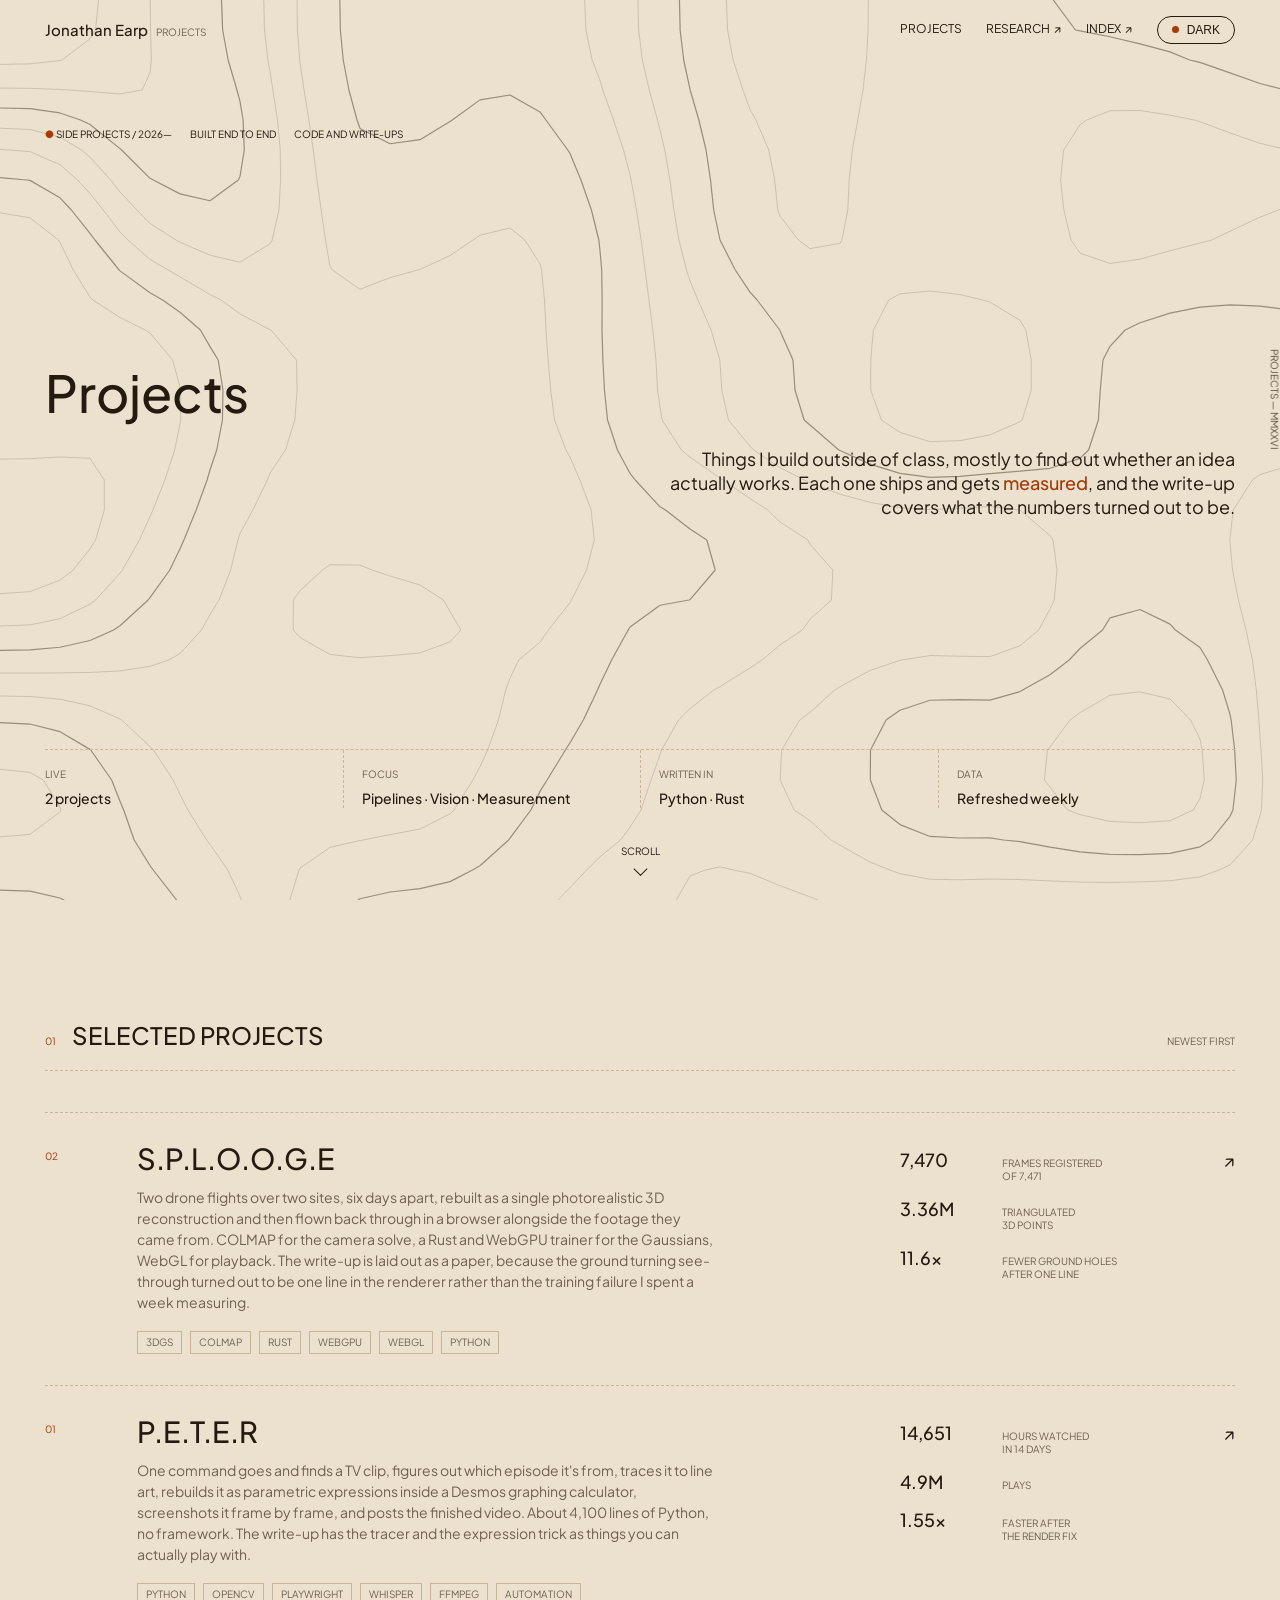
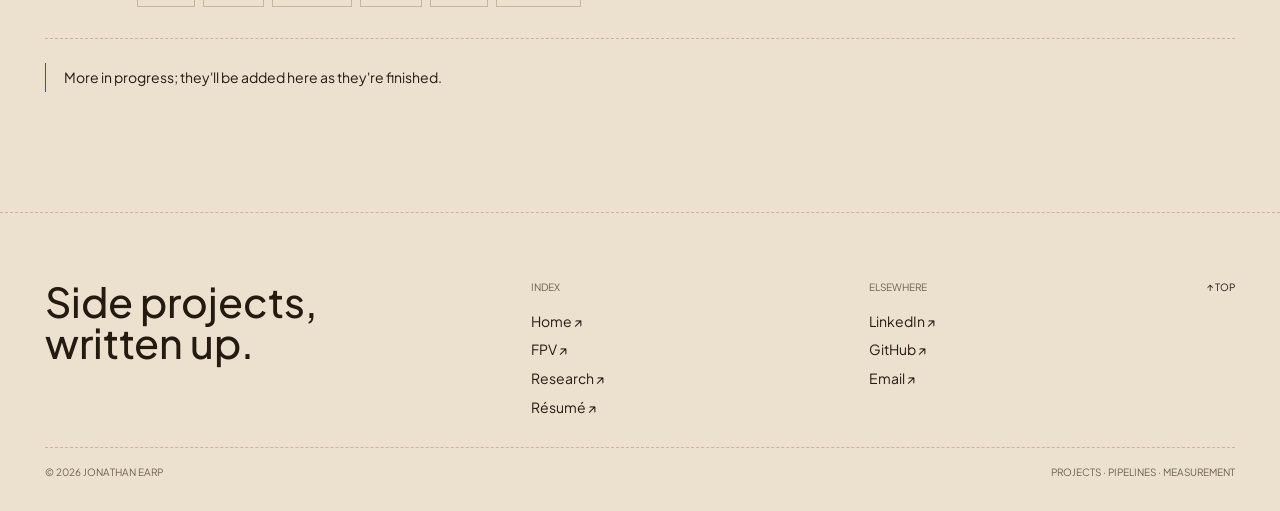
==== index.html @ 9baec0f2 "Dot the acronyms wherever they appear without their source words S.P.L.O.O.G.E and P.E.T.E.R, so a r" ====
<!DOCTYPE html>
<html lang="en">
<head>
    <meta charset="UTF-8">
    <meta name="viewport" content="width=device-width, initial-scale=1.0">
    <title>Jonathan Earp — Projects</title>
    <meta name="description" content="Side projects by Jonathan Earp. Small systems built end to end, starting with P.E.T.E.R, an automated pipeline that renders video as graphing-calculator animation.">
    <link rel="icon" type="image/svg+xml" href="assets/favicon.svg">
    <link rel="apple-touch-icon" href="assets/apple-touch-icon.png">
    <link rel="canonical" href="https://projects.jonathanearp.xyz/">
    <meta name="author" content="Jonathan Earp">
    <meta name="robots" content="index, follow, max-image-preview:large, max-snippet:-1">
    <meta name="theme-color" content="#100904">

    <!-- Open Graph -->
    <meta property="og:type" content="website">
    <meta property="og:site_name" content="Jonathan Earp">
    <meta property="og:title" content="Jonathan Earp — Projects">
    <meta property="og:description" content="Small systems built end to end, starting with a pipeline that turns video into Desmos animation.">
    <meta property="og:url" content="https://projects.jonathanearp.xyz/">
    <meta property="og:image" content="https://jonathanearp.xyz/assets/og.jpg">
    <meta property="og:image:width" content="1200">
    <meta property="og:image:height" content="630">

    <!-- Twitter -->
    <meta name="twitter:card" content="summary_large_image">
    <meta name="twitter:title" content="Jonathan Earp — Projects">
    <meta name="twitter:description" content="Small systems built end to end, with the methods and results written up.">
    <meta name="twitter:image" content="https://jonathanearp.xyz/assets/og.jpg">
    <meta name="twitter:creator" content="@JonathanEarp_">

    <script type="application/ld+json">
    {
      "@context": "https://schema.org",
      "@type": "CollectionPage",
      "@id": "https://projects.jonathanearp.xyz/#page",
      "url": "https://projects.jonathanearp.xyz/",
      "name": "Jonathan Earp — Projects",
      "description": "Side projects built end to end, with the methods and results written up.",
      "isPartOf": { "@type": "WebSite", "@id": "https://jonathanearp.xyz/#website" },
      "author": { "@type": "Person", "name": "Jonathan Earp", "@id": "https://jonathanearp.xyz/#jonathan" },
      "hasPart": [
        {
          "@type": "CreativeWork",
          "name": "S.P.L.O.O.G.E",
          "url": "https://projects.jonathanearp.xyz/splat/",
          "description": "Two FPV drone flights over two sites, six days apart, rebuilt as one 3D Gaussian splatting scene and flown back through in the browser."
        },
        {
          "@type": "CreativeWork",
          "name": "P.E.T.E.R",
          "url": "https://projects.jonathanearp.xyz/desmos/",
          "description": "An automated pipeline that turns TV clips into Desmos graphing-calculator animations and publishes them."
        }
      ]
    }
    </script>

    <link rel="preconnect" href="https://fonts.googleapis.com">
    <link rel="preconnect" href="https://fonts.gstatic.com" crossorigin>
    <link href="https://fonts.googleapis.com/css2?family=Plus+Jakarta+Sans:wght@400;500&display=swap" rel="stylesheet">

    <link rel="stylesheet" href="style.css">

    <script>
      (function () {
        var d = document.documentElement;
        d.classList.add("js");

        /* The five sites are separate origins, so localStorage cannot carry the
           theme between them - toggling on the hub and clicking through used to
           land you back in dark. A cookie on the parent domain does carry, so it
           is read first; localStorage stays as the fallback for local dev, where
           a .jonathanearp.xyz cookie is dropped. With neither set, follow the OS
           instead of forcing dark on someone whose machine is in light mode. */
        var t = "";
        var m = document.cookie.match(/(?:^|;\s*)theme=(dark|light)/);
        if (m) t = m[1];
        if (!t) { try { t = localStorage.getItem("theme") || ""; } catch (e) {} }
        if (!t && window.matchMedia &&
            matchMedia("(prefers-color-scheme: light)").matches) t = "light";
        d.dataset.theme = t === "light" ? "light" : "dark";

        /* Written by the toggle in every site's script - one place that knows
           about the cookie, so the five copies of the toggle stay trivial. */
        window.__setTheme = function (next) {
          d.dataset.theme = next;
          try { localStorage.setItem("theme", next); } catch (e) {}
          try {
            var dom = /(^|\.)jonathanearp\.xyz$/i.test(location.hostname)
              ? ";domain=.jonathanearp.xyz" : "";
            document.cookie = "theme=" + next +
              ";path=/;max-age=31536000;samesite=lax" + dom +
              (location.protocol === "https:" ? ";secure" : "");
          } catch (e) {}
        };
      })();
    </script>
</head>
<body>

    <div class="vlabel" aria-hidden="true">Projects — MMXXVI</div>

    <header class="topbar">
        <div class="topbar__inner">
            <a href="https://jonathanearp.xyz" class="brand">Jonathan Earp <span class="brand__crumb">Projects</span></a>
            <nav class="topnav" id="topnav">
                <a href="#projects" class="topnav__link">Projects</a>
                <a href="https://research.jonathanearp.xyz" class="topnav__link">Research ↗</a>
                <a href="https://jonathanearp.xyz" class="topnav__link">Index ↗</a>
                <button class="theme-toggle" id="theme-toggle" type="button" aria-label="Toggle color theme">
                    <span class="theme-toggle__dot"></span><span class="theme-toggle__label"></span>
                </button>
            </nav>
            <button class="nav-toggle" id="nav-toggle" type="button"
                    aria-label="Menu" aria-expanded="false" aria-controls="topnav">
                <span></span><span></span>
            </button>
        </div>
    </header>

    <main id="top">

        <!-- HERO -->
        <section class="hero wrap">
            <canvas id="topo" data-topo data-interactive="true" aria-hidden="true"></canvas>
            <div class="hero__eyebrow mono" data-reveal>
                <span><span class="dot">●</span> Side projects / 2026—</span>
                <span>Built end to end</span>
                <span>Code and write-ups</span>
            </div>
            <h1 class="hero__title" data-reveal style="--i:1">Projects</h1>
            <p class="hero__lead" data-reveal style="--i:2">
                Things I build outside of class, mostly to find out whether an idea actually
                works. Each one ships and gets <b>measured</b>, and the write-up covers what
                the numbers turned out to be.
            </p>

            <div class="metastrip" data-reveal style="--i:3">
                <div class="metastrip__cell">
                    <span class="metastrip__k">Live</span>
                    <span class="metastrip__v">2 projects</span>
                </div>
                <div class="metastrip__cell">
                    <span class="metastrip__k">Focus</span>
                    <span class="metastrip__v">Pipelines · Vision · Measurement</span>
                </div>
                <div class="metastrip__cell">
                    <span class="metastrip__k">Written in</span>
                    <span class="metastrip__v">Python · Rust</span>
                </div>
                <div class="metastrip__cell">
                    <span class="metastrip__k">Data</span>
                    <span class="metastrip__v">Refreshed weekly</span>
                </div>
            </div>

            <div class="scroll-prompt" aria-hidden="true"><span>Scroll</span><span class="chev"></span></div>
        </section>

        <!-- PROJECT LIST -->
        <section id="projects" class="section wrap">
            <div class="shead" data-reveal>
                <span class="shead__no">01</span>
                <span class="shead__title">Selected Projects</span>
                <span class="shead__meta">Newest first</span>
            </div>

            <div class="plist">

                <a class="prow" href="splat/" data-reveal>
                    <span class="prow__no">02</span>
                    <div>
                        <h2 class="prow__title">S.P.L.O.O.G.E</h2>
                        <p class="prow__desc">
                            Two drone flights over two sites, six days apart, rebuilt as a single
                            photorealistic 3D reconstruction and then flown back through in a
                            browser alongside the footage they came from. COLMAP for the camera
                            solve, a Rust and WebGPU trainer for the Gaussians, WebGL for playback.
                            The write-up is laid out as a paper, because the ground turning
                            see-through turned out to be one line in the renderer rather than the
                            training failure I spent a week measuring.
                        </p>
                        <div class="prow__tags">
                            <span>3DGS</span><span>COLMAP</span><span>Rust</span>
                            <span>WebGPU</span><span>WebGL</span><span>Python</span>
                        </div>
                    </div>
                    <div class="prow__stats">
                        <div class="prow__stat"><b>7,470</b><span>Frames registered<br>of 7,471</span></div>
                        <div class="prow__stat"><b>3.36M</b><span>Triangulated<br>3D points</span></div>
                        <div class="prow__stat"><b>11.6×</b><span>Fewer ground holes<br>after one line</span></div>
                    </div>
                    <span class="prow__go" aria-hidden="true">↗</span>
                </a>

                <a class="prow" href="desmos/" data-reveal>
                    <span class="prow__no">01</span>
                    <div>
                        <h2 class="prow__title">P.E.T.E.R</h2>
                        <p class="prow__desc">
                            One command goes and finds a TV clip, figures out which episode it's
                            from, traces it to line art, rebuilds it as parametric expressions
                            inside a Desmos graphing calculator, screenshots it frame by frame, and
                            posts the finished video. About 4,100 lines of Python, no framework.
                            The write-up has the tracer and the expression trick as things you can
                            actually play with.
                        </p>
                        <div class="prow__tags">
                            <span>Python</span><span>OpenCV</span><span>Playwright</span>
                            <span>Whisper</span><span>ffmpeg</span><span>Automation</span>
                        </div>
                    </div>
                    <div class="prow__stats">
                        <div class="prow__stat"><b data-dg="total_watch_hours">12,940</b><span>Hours watched<br>in <span data-dg="window_days">8</span> days</span></div>
                        <div class="prow__stat"><b data-dg="plays_m">4.4M</b><span>Plays</span></div>
                        <div class="prow__stat"><b>1.55×</b><span>Faster after<br>the render fix</span></div>
                    </div>
                    <span class="prow__go" aria-hidden="true">↗</span>
                </a>

            </div>

            <p class="callout" data-reveal>
                More in progress; they'll be added here as they're finished.
            </p>
        </section>

    </main>

    <footer class="foot">
        <div class="wrap">
            <div class="foot__grid">
                <div class="foot__col"><div class="foot__big">Side projects,<br>written up.</div></div>
                <div class="foot__col">
                    <h4>Index</h4>
                    <ul>
                        <li><a href="https://jonathanearp.xyz">Home ↗</a></li>
                        <li><a href="https://fpv.jonathanearp.xyz">FPV ↗</a></li>
                        <li><a href="https://research.jonathanearp.xyz">Research ↗</a></li>
                        <li><a href="https://resume.jonathanearp.xyz">Résumé ↗</a></li>
                    </ul>
                </div>
                <div class="foot__col">
                    <h4>Elsewhere</h4>
                    <ul>
                        <li><a href="https://www.linkedin.com/in/jonathan-earp-25905026b/" target="_blank" rel="noopener">LinkedIn ↗</a></li>
                        <li><a href="https://github.com/JEarpfpv" target="_blank" rel="noopener">GitHub ↗</a></li>
                        <li><a href="mailto:jonathan.earp55@gmail.com">Email ↗</a></li>
                    </ul>
                </div>
                <a href="#top" class="to-top">↑ Top</a>
            </div>
            <div class="foot__bar">
                <span>© <span id="year">2026</span> Jonathan Earp</span>
                <span>Projects · Pipelines · Measurement</span>
            </div>
        </div>
    </footer>

    <script src="topo.js"></script>
    <script src="script.js"></script>

    <!-- The two live tiles above read the same generated file as the case study,
         so the weekly refresh updates this page too. Typing the numbers in here
         is how they went stale the first time. -->
    <script src="desmos/data.js"></script>
    <script>
    (function () {
      var S = (window.DG && window.DG.summary) || {};
      if (!S.total_plays) return;
      var days = 0;
      if (S.window && S.window.first && S.window.last) {
        days = Math.round((Date.parse(S.window.last) - Date.parse(S.window.first)) / 864e5) + 1;
      }
      var V = {
        total_watch_hours: (S.total_watch_hours || 0).toLocaleString("en-US"),
        plays_m: ((S.total_plays || 0) / 1e6).toFixed(1) + "M",
        window_days: days
      };
      Object.keys(V).forEach(function (k) {
        var n = document.querySelectorAll('[data-dg="' + k + '"]');
        for (var i = 0; i < n.length; i++) n[i].textContent = V[k];
      });
    })();
    </script>
</body>
</html>
---- style.css ----
/* ============================================================
   JONATHAN EARP — PROJECTS
   "ORYZO" dark-studio system (per DESIGN.md)
   Warm near-black canvas · warm cream foreground ·
   burnt-sienna hairline accent · one typeface · zero shadows.
   SHARED BASE block is identical across all sites.
   ============================================================ */


/* ---------- TOKENS ---------- */
:root {
  --bg: #100904;
  --fg: #ffedd7;
  --cream: #ffedd7;
  --fg-soft: #9b8b78;      /* warm grey-brown — muted text, 5.98:1 on --bg */
  --line: #40372e;
  --cork: #382416;
  --accent: #dc5000;

  --font: "Plus Jakarta Sans", ui-sans-serif, system-ui, -apple-system, "Segoe UI", sans-serif;

  --t-caption: 10px;
  --t-body: 14px;
  --t-sub: 18px;
  --t-h-sm: 24px;
  --t-h: 29px;
  --t-h-lg: 41px;
  --t-display: 51px;

  --section-gap: clamp(68px, 11vw, 120px);
  --gut: clamp(20px, 5vw, 45px);
  --header-h: 60px;

  --ease: ease;
  --t-fast: 0.2s ease;
  --t-base: 0.3s ease;
}

html[data-theme="light"] {
  --bg: #ece1cf;
  --fg: #241a0f;
  --fg-soft: #6f6152;
  --line: #c7b69a;
  --cork: #382416;
  --accent: #a63a06;      /* deepened sienna — 5.03:1 on the light ground */
}

/* ---------- RESET ---------- */
*, *::before, *::after { box-sizing: border-box; margin: 0; padding: 0; }
html { scroll-behavior: smooth; -webkit-text-size-adjust: 100%; }
body {
  font-family: var(--font);
  background: var(--bg);
  color: var(--fg);
  font-size: var(--t-body);
  line-height: 1.33;
  font-weight: 400;
  -webkit-font-smoothing: antialiased;
  text-rendering: optimizeLegibility;
  overflow-x: hidden;
  transition: background 0.4s var(--ease), color 0.4s var(--ease);
}
a { color: inherit; text-decoration: none; }
img, video, canvas { display: block; max-width: 100%; }
::selection { background: var(--accent); color: var(--cream); }
:focus-visible { outline: 1px solid var(--accent); outline-offset: 3px; }

/* ---------- UTILITIES ---------- */
.wrap { width: 100%; padding-inline: var(--gut); }
.mono { font-size: var(--t-caption); text-transform: uppercase; line-height: 1.2; font-weight: 400; }
.divider { border: 0; border-top: 1px dashed var(--line); width: 100%; }

.vlabel {
  position: fixed; right: 6px; top: 50%; z-index: 50;
  transform: translateY(-50%) rotate(90deg); transform-origin: right center;
  font-size: var(--t-caption); text-transform: uppercase; color: var(--fg);
  white-space: nowrap; pointer-events: none; opacity: 0.75;
}
.scroll-prompt {
  position: absolute; left: 50%; bottom: 26px; transform: translateX(-50%);
  display: flex; flex-direction: column; align-items: center; gap: 6px;
  font-size: var(--t-caption); text-transform: uppercase; color: var(--fg);
  transition: opacity var(--t-base);
}
.scroll-prompt .chev {
  width: 10px; height: 10px;
  border-right: 1px solid var(--fg); border-bottom: 1px solid var(--fg);
  transform: rotate(45deg); animation: bob 1.8s var(--ease) infinite;
}
@keyframes bob { 0%,100%{transform:rotate(45deg) translate(0,0)} 50%{transform:rotate(45deg) translate(2px,2px)} }
body.scrolled .scroll-prompt { opacity: 0; pointer-events: none; }

/* ---------- BUTTONS ---------- */
.btn-cork {
  display: inline-flex; align-items: center; justify-content: center; gap: 8px;
  background: var(--cork); color: var(--cream); border: 1px solid transparent;
  border-radius: 36px; padding: 14.4px 24px; font-size: var(--t-body); font-weight: 400;
  cursor: pointer; transition: border-color var(--t-base), opacity var(--t-base);
}
.btn-cork:hover { border-color: var(--accent); }
.btn-ghost {
  display: inline-flex; align-items: center; gap: 8px;
  background: transparent; color: var(--fg); border: 1px solid var(--fg);
  border-radius: 22.5px; padding: 7.5px 16px; font-size: var(--t-body); font-weight: 400;
  cursor: pointer; transition: border-color var(--t-base), color var(--t-base);
}
.btn-ghost:hover { border-color: var(--accent); }
.btn-flat {
  display: inline-flex; align-items: center; gap: 8px;
  background: transparent; color: var(--fg); border-bottom: 1px solid var(--fg);
  padding: 0 0 1px; font-size: var(--t-body); cursor: pointer; transition: border-color var(--t-fast);
}
.btn-flat:hover { border-color: var(--accent); }
.tlink { color: inherit; border-bottom: 1px solid var(--accent); transition: opacity var(--t-fast); }
.tlink:hover { opacity: 0.7; }

/* ---------- TOP BAR ---------- */
.topbar {
  position: fixed; inset: 0 0 auto 0; height: var(--header-h); z-index: 100;
  display: flex; align-items: center; background: transparent;
  border-bottom: 1px solid transparent; transition: background var(--t-base), border-color var(--t-base);
}
body.scrolled .topbar { background: var(--bg); border-bottom: 1px solid var(--line); }
.topbar__inner {
  width: 100%; padding-inline: var(--gut);
  display: flex; align-items: center; justify-content: space-between; gap: 16px;
}
.brand { display: inline-flex; align-items: baseline; gap: 8px; font-size: 15px; font-weight: 500; }
.brand__crumb { font-size: var(--t-caption); text-transform: uppercase; color: var(--fg-soft); font-weight: 400; }
.topnav { display: flex; align-items: center; gap: 24px; }
.topnav__link {
  font-size: 12px; text-transform: uppercase; color: var(--fg);
  position: relative; padding-bottom: 2px; transition: color var(--t-fast);
}
.topnav__link::after {
  content: ""; position: absolute; left: 0; bottom: 0; width: 0; height: 1px;
  background: var(--accent); transition: width var(--t-base);
}
.topnav__link:hover::after { width: 100%; }
.theme-toggle {
  display: inline-flex; align-items: center; gap: 8px;
  background: transparent; color: var(--fg); border: 1px solid var(--fg);
  border-radius: 22.5px; padding: 6px 14px; font-size: 12px; text-transform: uppercase;
  cursor: pointer; transition: border-color var(--t-base);
}
.theme-toggle:hover { border-color: var(--accent); }
.theme-toggle__dot { width: 7px; height: 7px; border-radius: 50%; background: var(--accent); }
.theme-toggle__label::after { content: "Light"; }
html[data-theme="light"] .theme-toggle__label::after { content: "Dark"; }

/* ---------- MOBILE NAV ----------
   The topnav links used to be display:none below the breakpoint with nothing
   put in their place, so a phone had no route back to the hub except the
   footer of a very long page. This is the drawer the FPV site already used,
   lifted into the shared base so all five headers behave the same. */
.nav-toggle {
  display: none;
  width: 44px;
  height: 40px;
  border: 1px solid var(--fg);
  background: transparent;
  color: var(--fg);
  cursor: pointer;
  flex-direction: column;
  align-items: center;
  justify-content: center;
  gap: 5px;
  border-radius: 22.5px;
  transition: border-color var(--t-base);
}
.nav-toggle:hover { border-color: var(--accent); }
.nav-toggle span {
  width: 16px;
  height: 1px;
  background: var(--fg);
  transition: transform var(--t-fast);
}
.nav-toggle[aria-expanded="true"] span:first-child { transform: translateY(3px) rotate(45deg); }
.nav-toggle[aria-expanded="true"] span:last-child  { transform: translateY(-3px) rotate(-45deg); }

@media (max-width: 640px) {
  .topnav {
    position: fixed;
    inset: var(--header-h) 0 auto 0;
    flex-direction: column;
    align-items: stretch;
    gap: 0;
    padding: 4px var(--gut) 18px;
    background: var(--bg);
    border-bottom: 1px solid var(--line);
    transform: translateY(-12px);
    opacity: 0;
    pointer-events: none;
    transition: opacity var(--t-fast), transform var(--t-fast);
  }
  .topnav.is-open { opacity: 1; transform: none; pointer-events: auto; }
  /* 13px of padding on an 18px line box clears the 44px touch target */
  .topnav__link { font-size: 14px; padding: 13px 0; }
  .topnav__link + .topnav__link { border-top: 1px dashed var(--line); }
  .topnav__link::after { display: none; }
  /* pills in the drawer get the same 44px treatment as the links */
  .topnav .theme-toggle,
  .topnav .btn-ghost { align-self: flex-start; margin-top: 12px; padding: 14px 20px; }
  .nav-toggle { display: flex; }
}
.stagger span {
  display: inline-block; opacity: 0; transform: translateY(6px);
  animation: letterIn 0.4s var(--ease) forwards; animation-delay: calc(var(--ci, 0) * 28ms + 0.1s);
}
.stagger span.sp { width: 0.32em; }
@keyframes letterIn { to { opacity: 1; transform: none; } }

/* ---------- REVEAL ---------- */
html.js [data-reveal] {
  opacity: 0; transform: translateY(8px);
  transition: opacity var(--t-base), transform 0.25s var(--ease);
  transition-delay: calc(var(--i, 0) * 60ms);
}
html.js [data-reveal].is-in { opacity: 1; transform: none; }
@media (prefers-reduced-motion: reduce) {
  * { scroll-behavior: auto !important; animation-duration: 0.01ms !important; transition-duration: 0.01ms !important; }
  html.js [data-reveal] { opacity: 1; transform: none; }
  .stagger span { opacity: 1; transform: none; animation: none; }
}

/* ---------- FOOTER ---------- */
.foot { border-top: 1px dashed var(--line); margin-top: var(--section-gap); }
.foot__grid { display: grid; grid-template-columns: 1.5fr 1fr 1fr auto; gap: 41px; padding: 68px 0 31px; }
.foot__big { font-size: var(--t-h-lg); line-height: 1; font-weight: 500; }
.foot__col h4 { font-size: var(--t-caption); text-transform: uppercase; color: var(--fg-soft); margin-bottom: 18px; font-weight: 400; }
.foot__col ul { list-style: none; display: flex; flex-direction: column; gap: 10px; }
.foot__col a { font-size: var(--t-body); color: var(--fg); width: max-content; border-bottom: 1px solid transparent; transition: border-color var(--t-fast); }
.foot__col a:hover { border-bottom-color: var(--accent); }
.to-top { font-size: var(--t-caption); text-transform: uppercase; color: var(--fg); align-self: start; }
.to-top:hover { color: var(--accent); }
.foot__bar {
  display: flex; justify-content: space-between; align-items: center; flex-wrap: wrap; gap: 8px;
  padding: 18px 0 31px; border-top: 1px dashed var(--line);
  font-size: var(--t-caption); text-transform: uppercase; color: var(--fg-soft);
}

/* ============================================================
   END SHARED BASE — projects-specific below
   ============================================================ */

main { padding-top: 0; }

/* ---------- HERO ---------- */
.hero {
  position: relative; min-height: 100svh; display: flex; flex-direction: column;
  justify-content: flex-start; gap: 31px; overflow: hidden;
  /* padding-block, NOT the padding shorthand — the shorthand would reset
     .wrap's padding-inline and bleed the hero copy off both edges. */
  padding-block: calc(var(--header-h) + 68px) 92px;
  /* Two auto margins split the slack: the eyebrow pins to the top, the
     meta strip to the bottom, and the title and lead sit in a band in
     between. flex-end used to pool every pixel of a tall window above
     the content, and at 78svh the scroll cue landed mid-screen. */
}
.hero #topo { position: absolute; inset: 0; width: 100%; height: 100%; z-index: 0; }
/* .scroll-prompt is deliberately NOT in this list: it is position:absolute so
   it can pin to the fold, and naming it here (0,2,0) beat that (0,1,0) and put
   it back in the flex flow - which is why the cue sat jammed under the meta
   strip with a gap of dead space beneath it. It only needs the z-index. */
.hero__eyebrow, .hero__title, .hero__lead, .hero .metastrip,
.hero__actions { position: relative; z-index: 1; }
.hero .scroll-prompt { z-index: 1; }
.hero__eyebrow { display: flex; flex-wrap: wrap; gap: 8px 18px; color: var(--fg); }
.hero__eyebrow .dot { color: var(--accent); }
.hero__title { margin-top: auto; font-size: clamp(34px, 6vw, var(--t-display)); line-height: 0.9; font-weight: 500; }
.hero__lead {
  align-self: flex-end; text-align: right; max-width: 46ch;
  font-size: var(--t-sub); line-height: 1.33; color: var(--fg);
}
.hero__lead b { color: var(--accent); font-weight: 500; }

/* The project name is the title, so it runs down the page and each letter's
   source word runs across from it. The letter cell is a fixed width: six
   different letter widths would otherwise start the words at six different x
   positions and the column would read as ragged rather than as a key. */
.acro { display: grid; row-gap: 6px; }
/* centred on the letter, not sat on its baseline: at this size difference a
   baseline-aligned word floats between two letters and it stops being
   obvious which one it belongs to */
.acro__r { display: flex; align-items: center; }
.acro__c { flex: none; width: 1em; }
.acro__w {
  font-size: var(--t-caption); font-weight: 400; line-height: 1;
  text-transform: uppercase; letter-spacing: 0.1em; color: var(--fg-soft);
}
.hero__actions { display: flex; flex-wrap: wrap; gap: 12px; }

.hero .metastrip { margin-top: auto; }
/* The case-study hero has no meta strip, so nothing holds its bottom edge and
   the title would sit on the floor under a screen of empty contour. An empty
   trailing flex item gives the second auto margin. Browsers without :has()
   just keep the bottom-anchored version. */
.hero:not(:has(.metastrip))::after { content: ""; margin-top: auto; }
.metastrip { display: grid; grid-template-columns: repeat(4, 1fr); border-top: 1px dashed var(--line); }
.metastrip__cell { padding: 18px 18px 0 0; }
.metastrip__cell + .metastrip__cell { border-left: 1px dashed var(--line); padding-left: 18px; }
.metastrip__k { display: block; font-size: var(--t-caption); text-transform: uppercase; color: var(--fg-soft); margin-bottom: 8px; }
.metastrip__v { font-size: var(--t-body); font-weight: 500; }

/* ---------- SECTION HEADER ---------- */
.shead {
  display: flex; align-items: baseline; gap: 16px;
  padding-bottom: 18px; border-bottom: 1px dashed var(--line); margin-bottom: 41px;
}
.shead__no { font-size: var(--t-caption); color: var(--accent); }
.shead__title { font-size: var(--t-h-sm); font-weight: 500; text-transform: uppercase; }
.shead__meta { margin-left: auto; font-size: var(--t-caption); text-transform: uppercase; color: var(--fg-soft); text-align: right; }

.section { padding-top: var(--section-gap); }

/* ============================================================
   PROJECT INDEX — numbered rows, dashed rules, no cards
   ============================================================ */
.plist { border-top: 1px dashed var(--line); }

.prow {
  display: grid; grid-template-columns: 68px 1fr 300px auto;
  gap: 24px; align-items: start;
  padding: 31px 0; border-bottom: 1px dashed var(--line);
  transition: color var(--t-base);
}
a.prow:hover { color: var(--fg); }
a.prow:hover .prow__title { color: var(--accent); }
a.prow:hover .prow__go { color: var(--accent); transform: translateX(3px); }

.prow__no { font-size: var(--t-caption); color: var(--accent); padding-top: 6px; }
.prow__title { font-size: var(--t-h); line-height: 1; font-weight: 500; text-transform: uppercase; transition: color var(--t-base); }
.prow__desc { margin-top: 14px; font-size: var(--t-body); line-height: 1.5; color: var(--fg-soft); max-width: 58ch; }
.prow__tags { display: flex; flex-wrap: wrap; gap: 8px; margin-top: 18px; }
.prow__tags span {
  font-size: var(--t-caption); text-transform: uppercase;
  border: 1px solid var(--line); padding: 4px 8px; color: var(--fg-soft);
}
.prow__stats { display: flex; flex-direction: column; gap: 14px; padding-top: 4px; }
.prow__stat { display: flex; align-items: baseline; gap: 10px; }
.prow__stat b { font-size: var(--t-sub); font-weight: 500; min-width: 92px; }
.prow__stat span { font-size: var(--t-caption); text-transform: uppercase; color: var(--fg-soft); line-height: 1.3; }
.prow__go { font-size: var(--t-sub); padding-top: 4px; transition: color var(--t-base), transform var(--t-base); }

/* status pill on a row that is not yet clickable */
.prow--soon { opacity: 0.55; }
.prow--soon .prow__go { font-size: var(--t-caption); text-transform: uppercase; color: var(--fg-soft); }

/* ---------- BUILD LOG (short-form notes on the index) ---------- */
.log { border-top: 1px dashed var(--line); margin-top: 6px; }
.log__row { display: grid; grid-template-columns: 180px 1fr; gap: 24px; padding: 14px 0; border-bottom: 1px dashed var(--line); font-size: var(--t-body); }
.log__k { font-size: var(--t-caption); text-transform: uppercase; color: var(--accent); }
.log__v { color: var(--fg-soft); line-height: 1.5; }
.log__v strong { color: var(--fg); font-weight: 500; }

/* ============================================================
   CASE STUDY
   ============================================================ */

/* sticky chapter nav */
.chapnav {
  position: sticky; top: var(--header-h); z-index: 90;
  display: flex; gap: clamp(14px, 2.5vw, 28px);
  background: var(--bg); border-bottom: 1px dashed var(--line);
  padding: 14px 0; margin-top: 41px;
  overflow-x: auto; scrollbar-width: none;
  transition: background 0.4s var(--ease);
}
.chapnav::-webkit-scrollbar { display: none; }
.chapnav a {
  display: inline-flex; align-items: baseline; gap: 6px;
  font-size: var(--t-caption); text-transform: uppercase;
  color: var(--fg-soft); white-space: nowrap; transition: color var(--t-fast);
}
.chapnav a span { color: var(--fg-soft); transition: color var(--t-fast); }
.chapnav a:hover { color: var(--fg); }
.chapnav a.is-active { color: var(--fg); }
.chapnav a.is-active span { color: var(--accent); }

/* stat row — numbers on dashed rules, no boxes */
.stats { display: grid; grid-template-columns: repeat(4, 1fr); border-top: 1px dashed var(--line); border-bottom: 1px dashed var(--line); margin: 41px 0; }
.stat { padding: 24px 18px 24px 0; }
.stat + .stat { border-left: 1px dashed var(--line); padding-left: 18px; }
.stat__n { font-size: var(--t-h-lg); line-height: 1; font-weight: 500; }
.stat__n small { font-size: var(--t-sub); color: var(--fg-soft); }
.stat__l { font-size: var(--t-caption); text-transform: uppercase; color: var(--fg-soft); margin-top: 10px; line-height: 1.4; }
.stats--3 { grid-template-columns: repeat(3, 1fr); }

/* ---------- ODOMETER (the ticking stat tiles) ----------
   Each digit is a slot with a 0-9 strip behind it; a change slides the strip.
   The strip runs 0-9 twice so a carry (9 -> 0) can roll forwards into the
   second run and then snap back, instead of spinning backwards through
   eight digits. Numerals are tabular so slots never change width. */
.odo { display: inline-flex; align-items: flex-start; font-variant-numeric: tabular-nums; }
.odo__sep { display: inline-block; }
.odo__d { display: inline-block; position: relative; width: 1ch; height: 1em; overflow: hidden; vertical-align: top; }
.odo__s { position: absolute; top: 0; left: 0; display: block; }
.odo__s--anim { transition: transform 520ms cubic-bezier(0.22, 0.61, 0.36, 1); }
.odo__s i { display: block; height: 1em; line-height: 1; font-style: normal; }
/* Screen readers get the plain number; the strips would read as 0123456789. */
.odo-sr {
  position: absolute; width: 1px; height: 1px; padding: 0; margin: -1px;
  overflow: hidden; clip: rect(0 0 0 0); white-space: nowrap; border: 0;
}
@media (prefers-reduced-motion: reduce) {
  .odo__s--anim { transition: none; }
}

/* tl;dr strip */
.tldr {
  display: grid; grid-template-columns: repeat(3, 1fr);
  border-top: 1px dashed var(--line); border-bottom: 1px dashed var(--line); margin-top: 41px;
}
.tldr > div { padding: 24px 18px 24px 0; }
.tldr > div + div { border-left: 1px dashed var(--line); padding-left: 18px; }
.tldr__k { display: block; font-size: var(--t-caption); text-transform: uppercase; color: var(--accent); margin-bottom: 10px; }
.tldr p { font-size: var(--t-body); color: var(--fg); line-height: 1.5; }

/* content block */
.block {
  display: grid; grid-template-columns: 68px 1fr; gap: 24px;
  padding: 41px 0; border-top: 1px dashed var(--line);
  scroll-margin-top: calc(var(--header-h) + 52px);
}
.block__no { font-size: var(--t-caption); color: var(--accent); }
.block__body { max-width: none; }
.block__body > p, .callout { max-width: 74ch; }
.block__h { font-size: var(--t-h); line-height: 1.09; font-weight: 500; margin-bottom: 18px; text-transform: uppercase; }
.block__sub { font-size: var(--t-sub); font-weight: 500; margin: 31px 0 12px; }
.block__body p { font-size: var(--t-body); color: var(--fg); line-height: 1.5; margin-bottom: 14px; }
.block__body p strong { font-weight: 500; }
.block__body p em { font-style: italic; color: var(--accent); }
.block__body code {
  font-family: var(--font); font-size: 0.92em; color: var(--accent);
  border-bottom: 1px solid var(--line); padding: 0 1px;
}
.lede { font-size: var(--t-sub) !important; line-height: 1.4 !important; }

/* callout — hairline sienna left rule, no fill */
.callout { border-left: 1px solid var(--accent); padding: 4px 0 4px 18px; margin: 24px 0; font-size: var(--t-body); color: var(--fg); line-height: 1.5; }
.callout strong { color: var(--accent); font-weight: 500; }
.callout em { font-style: italic; }

/* dashed list */
.dlist { list-style: none; color: var(--fg-soft); font-size: var(--t-body); max-width: 74ch; }
.dlist li { position: relative; padding-left: 18px; margin-bottom: 10px; line-height: 1.5; }
.dlist li::before { content: "—"; position: absolute; left: 0; color: var(--accent); }
.dlist li strong { color: var(--fg); font-weight: 500; }

/* ---------- PIPELINE — seven stages, dashed columns ---------- */
.pipe {
  display: grid; grid-template-columns: repeat(7, 1fr);
  border-top: 1px dashed var(--line); border-bottom: 1px dashed var(--line); margin: 24px 0;
}
.pipe__s { padding: 20px 12px 20px 0; }
.pipe__s + .pipe__s { border-left: 1px dashed var(--line); padding-left: 12px; }
.pipe__n { font-size: var(--t-caption); color: var(--accent); margin-bottom: 10px; }
.pipe__h { font-size: var(--t-body); font-weight: 500; margin-bottom: 6px; text-transform: uppercase; }
.pipe__p { font-size: var(--t-caption); color: var(--fg-soft); line-height: 1.5; text-transform: none; }

/* ---------- EQUATION BLOCK — the chunk-gating trick ---------- */
.eqs { border-top: 1px dashed var(--line); border-bottom: 1px dashed var(--line); margin: 24px 0; }
.eqrow {
  display: grid; grid-template-columns: 200px 1fr; gap: 24px; align-items: baseline;
  padding: 16px 0; 
}
.eqrow + .eqrow { border-top: 1px dashed var(--line); }
.eqrow__e {
  font-family: ui-monospace, "SF Mono", Menlo, monospace;
  font-size: var(--t-body); color: var(--accent); white-space: nowrap;
}
.eqrow__d { font-size: var(--t-body); color: var(--fg-soft); line-height: 1.5; }
.eqrow__d strong { color: var(--fg); font-weight: 500; }

/* ---------- DATA TABLE — dashed rules, no fills ---------- */
.dtable { width: 100%; border-collapse: collapse; margin: 24px 0; font-size: var(--t-body); }
.dtable caption {
  text-align: left; font-size: var(--t-caption); text-transform: uppercase;
  color: var(--fg-soft); padding-bottom: 12px; line-height: 1.5;
}
.dtable th, .dtable td { text-align: left; padding: 12px 18px 12px 0; border-bottom: 1px dashed var(--line); vertical-align: baseline; }
.dtable thead th {
  font-size: var(--t-caption); text-transform: uppercase; color: var(--fg-soft);
  font-weight: 400; border-bottom: 1px dashed var(--line);
}
.dtable td.num, .dtable th.num { text-align: right; padding-right: 0; font-variant-numeric: tabular-nums; }
.dtable tbody td { color: var(--fg-soft); }
.dtable tbody td:first-child { color: var(--fg); }
.dtable tbody tr.is-key td { color: var(--fg); }
.dtable tbody tr.is-key td strong { color: var(--accent); font-weight: 500; }
.dtable .tag {
  font-size: var(--t-caption); text-transform: uppercase; color: var(--accent);
  border: 1px solid var(--accent); padding: 1px 6px; margin-left: 8px; white-space: nowrap;
}

/* ---------- FIGURES (inline SVG charts) ---------- */
.fig { margin: 31px 0 0; }
.fig svg { width: 100%; height: auto; display: block; overflow: visible; }
.fig figcaption {
  padding-top: 12px; font-size: var(--t-caption); text-transform: uppercase;
  color: var(--fg-soft); line-height: 1.5; max-width: 82ch;
}
.fig figcaption strong { color: var(--fg); font-weight: 500; }

/* chart primitives — read the live theme */
.c-axis { stroke: var(--line); stroke-width: 1; }
.c-grid { stroke: var(--line); stroke-width: 1; stroke-dasharray: 2 4; }
.c-bar { fill: var(--fg-soft); }
.c-bar--hi { fill: var(--accent); }
.c-line { fill: none; stroke: var(--accent); stroke-width: 1.5; }
.c-area { fill: var(--accent); opacity: 0.10; stroke: none; }
.c-ref { fill: none; stroke: var(--fg-soft); stroke-width: 1; stroke-dasharray: 3 4; }
.c-dot { fill: var(--fg-soft); }
.c-dot--hi { fill: var(--accent); }
.c-band { fill: var(--fg-soft); opacity: 0.12; }
.c-t {
  fill: var(--fg-soft); font-family: var(--font); font-size: 10px;
  text-transform: uppercase; letter-spacing: 0.02em;
}
.c-t--fg { fill: var(--fg); }
.c-t--acc { fill: var(--accent); }
.c-t--n { font-size: 11px; font-variant-numeric: tabular-nums; text-transform: none; }
.c-legend { display: flex; flex-wrap: wrap; gap: 8px 20px; padding-top: 14px; font-size: var(--t-caption); text-transform: uppercase; color: var(--fg-soft); }
.c-legend i { display: inline-block; width: 10px; height: 2px; margin-right: 7px; vertical-align: middle; background: var(--fg-soft); }
.c-legend i.acc { background: var(--accent); }

/* ---------- PREV / NEXT ---------- */
.pnav {
  display: flex; justify-content: space-between; align-items: center; gap: 24px; flex-wrap: wrap;
  border-top: 1px dashed var(--line); margin-top: var(--section-gap); padding-top: 31px;
}
.pnav__side { font-size: var(--t-caption); text-transform: uppercase; color: var(--fg-soft); }
.pnav__t { display: block; font-size: var(--t-h-sm); font-weight: 500; color: var(--fg); margin-top: 8px; text-transform: uppercase; }
.pnav a:hover .pnav__t { color: var(--accent); }

/* ---------- RESPONSIVE ---------- */
@media (max-width: 1000px) {
  .pipe { grid-template-columns: repeat(4, 1fr); }
  .pipe__s:nth-child(4n + 1) { border-left: 0; padding-left: 0; }
  .pipe__s:nth-child(-n + 4) { border-bottom: 1px dashed var(--line); }
  .prow { grid-template-columns: 44px 1fr 220px auto; gap: 18px; }
}
@media (max-width: 900px) {
  .stats, .stats--3 { grid-template-columns: 1fr 1fr; }
  .stat:nth-child(odd) { border-left: 0; padding-left: 0; }
  .stat:nth-child(-n + 2) { border-bottom: 1px dashed var(--line); }
  .metastrip { grid-template-columns: 1fr 1fr; }
  .metastrip__cell:nth-child(odd) { border-left: 0; padding-left: 0; }
  .metastrip__cell:nth-child(-n + 2) { padding-bottom: 18px; }
  .foot__grid { grid-template-columns: 1fr 1fr; }
  .foot__big { grid-column: 1 / -1; }
  .hero__lead { text-align: left; align-self: flex-start; }
  .vlabel { display: none; }
  .prow { grid-template-columns: 44px 1fr auto; }
  .prow__stats { grid-column: 2 / 3; flex-direction: row; flex-wrap: wrap; gap: 24px; }
}
@media (max-width: 620px) {
  .block { grid-template-columns: 1fr; gap: 8px; }
  .tldr { grid-template-columns: 1fr; }
  .tldr > div { padding: 18px 0; }
  .tldr > div + div { border-left: 0; border-top: 1px dashed var(--line); padding-left: 0; }
  .stats, .stats--3 { grid-template-columns: 1fr; }
  .stat { border-left: 0 !important; padding-left: 0 !important; border-bottom: 1px dashed var(--line); }
  .metastrip { grid-template-columns: 1fr; }
  .metastrip__cell + .metastrip__cell { border-left: 0; padding-left: 0; }
  .pipe { grid-template-columns: 1fr 1fr; }
  .pipe__s:nth-child(odd) { border-left: 0; padding-left: 0; }
  .pipe__s { border-bottom: 1px dashed var(--line); }
  .eqrow { grid-template-columns: 1fr; gap: 8px; }
  .log__row { grid-template-columns: 1fr; gap: 4px; }
  .prow { grid-template-columns: 1fr; gap: 12px; }
  .prow__no { padding-top: 0; }
  .prow__stats { grid-column: 1 / -1; }
  .prow__go { display: none; }
  .dtable { font-size: 13px; }
  .dtable th, .dtable td { padding-right: 12px; }
}

/* ---------- CHUNK-GATING DIAGRAM ---------- */
.chunks { border-top: 1px dashed var(--line); border-bottom: 1px dashed var(--line); margin: 24px 0; }
.chunks__slider {
  display: flex; align-items: baseline; gap: 12px;
  padding: 16px 0; border-bottom: 1px dashed var(--line);
  font-size: var(--t-caption); text-transform: uppercase; color: var(--fg-soft);
}
.chunks__slider b { font-family: ui-monospace, "SF Mono", Menlo, monospace; font-size: var(--t-body); color: var(--accent); text-transform: none; }
.chunks__grid { display: grid; grid-template-columns: repeat(3, 1fr); }
.chunk { padding: 20px 18px 20px 0; }
.chunk + .chunk { border-left: 1px dashed var(--line); padding-left: 18px; }
.chunk__k { font-size: var(--t-caption); text-transform: uppercase; color: var(--fg-soft); margin-bottom: 12px; }
.chunk__k b { color: var(--fg); font-weight: 500; }
.chunk__ticks { display: flex; gap: 3px; height: 26px; align-items: flex-end; margin-bottom: 12px; }
.chunk__ticks i { flex: 1; height: 10px; background: var(--fg-soft); opacity: 0.45; }
.chunk__state {
  font-size: var(--t-caption); text-transform: uppercase; color: var(--fg-soft);
  border-top: 1px dashed var(--line); padding-top: 10px; line-height: 1.5;
}
/* the one chunk the slider is currently inside */
.chunk--on .chunk__k b { color: var(--accent); }
.chunk--on .chunk__ticks i { background: var(--accent); opacity: 1; height: 26px; }
.chunk--on .chunk__state { color: var(--fg); }
.chunk--on .chunk__state b { color: var(--accent); font-weight: 500; }
@media (max-width: 620px) {
  .chunks__grid { grid-template-columns: 1fr; }
  .chunk + .chunk { border-left: 0; border-top: 1px dashed var(--line); padding-left: 0; }
}

/* ============================================================
   INTERACTIVE DEMOS
   Same idiom as everything else: dashed rules, no cards, accent
   used as a hairline and for the one thing you should look at.
   ============================================================ */
.demo {
  border-top: 1px dashed var(--line);
  border-bottom: 1px dashed var(--line);
  margin: 31px 0;
  padding: 20px 0 24px;
}
.demo__head {
  display: flex; align-items: baseline; gap: 12px; flex-wrap: wrap;
  margin-bottom: 18px;
}
.demo__k {
  font-size: var(--t-caption); text-transform: uppercase; color: var(--accent);
}
.demo__t { font-size: var(--t-sub); font-weight: 500; }
.demo__hint {
  margin-left: auto; font-size: var(--t-caption); text-transform: uppercase;
  color: var(--fg-soft);
}

/* --- controls --- */
.demo__ctl { display: flex; flex-wrap: wrap; gap: 8px; align-items: center; margin-bottom: 16px; }
.sbtn {
  font-family: var(--font);
  font-size: var(--t-caption); text-transform: uppercase;
  color: var(--fg-soft); background: transparent;
  border: 1px solid var(--line); border-radius: 22.5px;
  padding: 6px 13px; cursor: pointer;
  transition: color var(--t-fast), border-color var(--t-fast);
}
.sbtn:hover { color: var(--fg); border-color: var(--fg-soft); }
.sbtn.is-on { color: var(--accent); border-color: var(--accent); }
.sbtn__n { color: var(--fg-soft); margin-right: 6px; }
.sbtn.is-on .sbtn__n { color: var(--accent); }

.srange { display: flex; align-items: center; gap: 12px; flex-wrap: wrap; }
.srange__k {
  font-size: var(--t-caption); text-transform: uppercase; color: var(--fg-soft);
  white-space: nowrap;
}
.srange__v {
  font-family: ui-monospace, "SF Mono", Menlo, monospace;
  font-size: var(--t-body); color: var(--accent); min-width: 6ch;
}
input[type="range"] {
  -webkit-appearance: none; appearance: none;
  flex: 1; min-width: 140px; max-width: 340px;
  height: 18px; background: transparent; cursor: pointer;
}
input[type="range"]::-webkit-slider-runnable-track {
  height: 1px; background: var(--line);
}
input[type="range"]::-moz-range-track { height: 1px; background: var(--line); }
input[type="range"]::-webkit-slider-thumb {
  -webkit-appearance: none; appearance: none;
  width: 13px; height: 13px; border-radius: 50%;
  background: var(--accent); border: 0; margin-top: -6px;
}
input[type="range"]::-moz-range-thumb {
  width: 13px; height: 13px; border-radius: 50%;
  background: var(--accent); border: 0;
}
input[type="range"]:focus-visible { outline: 1px solid var(--accent); outline-offset: 4px; }

.demo__read {
  display: flex; flex-wrap: wrap; gap: 8px 28px; align-items: baseline;
  padding-top: 14px; margin-top: 14px; border-top: 1px dashed var(--line);
  font-size: var(--t-caption); text-transform: uppercase; color: var(--fg-soft);
}
.demo__read b { font-size: var(--t-body); color: var(--fg); font-weight: 500; text-transform: none; }
.demo__note { flex-basis: 100%; color: var(--fg-soft); text-transform: none; font-size: var(--t-body); line-height: 1.5; }

/* --- trace --- */
.demo__canvas {
  width: 100%; height: 300px; display: block;
  border: 1px dashed var(--line);
}
.demo__eps { margin-top: 14px; }
.demo__eps[hidden] { display: none; }

/* --- chunks (now driven by the slider) --- */
.chunk__ticks i.is-now { background: var(--fg) !important; height: 26px !important; }
.chunk__vals {
  display: flex; gap: 18px; flex-wrap: wrap;
  font-family: ui-monospace, "SF Mono", Menlo, monospace;
  font-size: 12px; color: var(--fg-soft); margin-bottom: 10px;
}
.chunk__vals b { color: var(--fg-soft); font-weight: 400; }
.chunk--on .chunk__vals b { color: var(--accent); }

/* --- settle --- */
.settle__pair { display: grid; grid-template-columns: 1fr 1fr; gap: 18px; }
.settle__cell figcaption {
  font-size: var(--t-caption); text-transform: uppercase; color: var(--fg-soft);
  padding-bottom: 8px;
}
.settle__cell canvas {
  width: 100%; height: 190px; display: block; border: 1px dashed var(--line);
}
.demo--settle.is-bad [data-canvas="shot"] { border-color: var(--accent); }

.settle__track {
  position: relative; height: 26px; margin-top: 18px;
  border-top: 1px dashed var(--line); border-bottom: 1px dashed var(--line);
}
/* anything captured left of --done is missing linework */
.settle__track::before {
  content: ""; position: absolute; top: 0; bottom: 0;
  left: 0; width: var(--done, 30%);
  background: var(--fg-soft); opacity: 0.16;
  border-right: 1px dashed var(--line);
}
.settle__track::after {
  content: "update still in progress";
  position: absolute; left: var(--done, 30%); top: 7px; margin-left: 8px;
  font-size: var(--t-caption); text-transform: uppercase; color: var(--fg-soft);
  white-space: nowrap;
}
.settle__mark {
  position: absolute; top: -4px; bottom: -4px; width: 1px;
  background: var(--accent);
  transition: left var(--t-base);
}
.settle__mark::after {
  content: "capture"; position: absolute; top: -14px; left: 4px;
  font-size: var(--t-caption); text-transform: uppercase; color: var(--accent);
}
.settle__verdict { padding-top: 16px; font-size: var(--t-body); line-height: 1.5; color: var(--fg-soft); }
.settle__verdict b { color: var(--fg); font-weight: 500; }
.demo--settle.is-bad .settle__verdict { color: var(--fg); }
.demo--settle.is-bad .settle__verdict b { color: var(--accent); }

/* --- timeline --- */
.tl__steps {
  display: grid; grid-auto-flow: column; grid-auto-columns: 1fr;
  border-top: 1px dashed var(--line); margin-bottom: 24px;
}
.tl__step {
  font-family: var(--font); text-align: left;
  background: transparent; border: 0; border-top: 2px solid transparent;
  margin-top: -1px; padding: 14px 10px 14px 0; cursor: pointer;
  color: var(--fg-soft); transition: color var(--t-fast), border-color var(--t-fast);
}
.tl__step:hover { color: var(--fg); }
.tl__step.is-done { border-top-color: var(--line); color: var(--fg-soft); }
.tl__step.is-on { border-top-color: var(--accent); color: var(--fg); }
.tl__vt { display: block; font-size: var(--t-caption); text-transform: uppercase; }
.tl__step.is-on .tl__vt { color: var(--accent); }
.tl__vn { display: block; font-size: var(--t-body); margin-top: 5px; line-height: 1.3; }

.tl__name { font-size: var(--t-sub); font-weight: 500; margin-bottom: 10px; }
.tl__blurb { font-size: var(--t-body); line-height: 1.5; color: var(--fg-soft); max-width: 74ch; margin-bottom: 24px; }

.tl__bars { display: grid; gap: 12px; }
.tl__bar { display: grid; grid-template-columns: 220px 1fr 110px; gap: 14px; align-items: center; }
.tl__bl { font-size: var(--t-caption); text-transform: uppercase; color: var(--fg-soft); }
.tl__btrack { height: 14px; background: transparent; border-bottom: 1px dashed var(--line); position: relative; }
.tl__btrack i {
  position: absolute; left: 0; bottom: 0; height: 14px;
  background: var(--fg-soft); transition: width 0.4s var(--ease), background 0.4s var(--ease);
}
.tl__btrack i.is-good { background: var(--accent); }
.tl__bv { font-size: var(--t-body); color: var(--fg); font-variant-numeric: tabular-nums; }

.tl__extra {
  display: flex; gap: 14px; align-items: baseline; flex-wrap: wrap;
  margin-top: 18px; padding-top: 14px; border-top: 1px dashed var(--line);
}
.tl__extra[hidden] { display: none; }
.tl__ek { font-size: var(--t-caption); text-transform: uppercase; color: var(--fg-soft); }
.tl__ev { font-size: var(--t-sub); color: var(--accent); font-weight: 500; }
.tl__eo { font-size: var(--t-caption); text-transform: uppercase; color: var(--fg-soft); }

@media (max-width: 760px) {
  .settle__pair { grid-template-columns: 1fr; }
  .tl__steps { grid-auto-flow: row; grid-auto-columns: auto; }
  .tl__step { border-top: 0; border-left: 2px solid transparent; padding: 10px 0 10px 12px; margin-top: 0; }
  .tl__step.is-done { border-top-color: transparent; border-left-color: var(--line); }
  .tl__step.is-on { border-top-color: transparent; border-left-color: var(--accent); }
  .tl__bar { grid-template-columns: 1fr; gap: 4px; }
  .tl__bv { font-size: var(--t-caption); }
  .demo__canvas { height: 240px; }
  .demo__hint { margin-left: 0; flex-basis: 100%; }
}

/* ============================================================
   CASE STUDY 02 — FPV GAUSSIAN SPLATTING
   Same idiom throughout: dashed hairlines, no fills, no shadows,
   accent reserved for the one thing you are meant to look at.
   ============================================================ */

/* ---------- abstract (paper-shaped opener) ---------- */
.abstract {
  display: grid; grid-template-columns: 68px 1fr; gap: 24px;
  border-top: 1px dashed var(--line); border-bottom: 1px dashed var(--line);
  padding: 31px 0; margin-top: 41px;
}
.abstract__k { color: var(--accent); padding-top: 3px; }
.abstract__body p { font-size: var(--t-sub); line-height: 1.45; max-width: 74ch; }
.abstract__body p + p { margin-top: 14px; }
.abstract__body code { font-family: var(--font); color: var(--accent); border-bottom: 1px solid var(--line); }
.abstract__body em { font-style: italic; color: var(--accent); }

/* ---------- a four-up stat row and a six-stage pipeline ---------- */
.stats--4 { grid-template-columns: repeat(4, 1fr); }
.pipe--6 { grid-template-columns: repeat(6, 1fr); }

/* ---------- numbered list, for the takeaways ---------- */
.nlist { list-style: none; counter-reset: n; color: var(--fg-soft); font-size: var(--t-body); max-width: 74ch; }
.nlist li { position: relative; padding-left: 26px; margin-bottom: 12px; line-height: 1.5; counter-increment: n; }
.nlist li::before {
  content: counter(n, decimal-leading-zero);
  position: absolute; left: 0; top: 1px;
  font-size: var(--t-caption); color: var(--accent);
}
.nlist li strong { color: var(--fg); font-weight: 500; }

/* ---------- figures that want the full column ---------- */
.fig--wide { margin-top: 41px; }

/* ---------- the paired video: footage beside reconstruction ---------- */
.vpair { position: relative; border: 1px dashed var(--line); }
.vpair__v { width: 100%; height: auto; display: block; }
/* the seam between the two halves — the video itself has no divider,
   so the hairline is drawn here and follows the theme */
.vpair__rule {
  position: absolute; top: 0; bottom: 0; left: 50%; width: 1px;
  background: var(--bg); opacity: 0.85; pointer-events: none;
}
.vpair__l {
  position: absolute; bottom: 8px;
  font-size: var(--t-caption); text-transform: uppercase; letter-spacing: 0.04em;
  color: var(--cream); background: rgba(16, 9, 4, 0.62);
  padding: 4px 8px; pointer-events: none;
}
.vpair__l--a { left: 8px; }
.vpair__l--b { left: calc(50% + 8px); color: var(--cream); }

/* ---------- before/after wipe ---------- */
.abpair { position: relative; border: 1px dashed var(--line); overflow: hidden; }
.abpair__img { width: 100%; height: auto; display: block; }
.abpair__img--top { position: absolute; inset: 0; clip-path: inset(0 0 0 50%); }
/* the range covers the figure so the whole image is draggable, and it is
   still a real input — arrow keys work, and so does a screen reader */
.abpair__range {
  position: absolute; inset: 0; width: 100%; max-width: none; height: 100%;
  margin: 0; opacity: 0; cursor: ew-resize; z-index: 2;
}
.abpair__handle {
  position: absolute; top: 0; bottom: 0; left: 50%; width: 1px;
  background: var(--accent); pointer-events: none; z-index: 1;
}
.abpair__handle::before,
.abpair__handle::after {
  content: ""; position: absolute; left: -5px; width: 11px; height: 11px;
  border-left: 1px solid var(--accent); border-top: 1px solid var(--accent);
}
.abpair__handle::before { top: calc(50% - 6px); transform: rotate(-45deg); }
.abpair__handle::after  { top: calc(50% - 6px); transform: rotate(135deg); }
.abpair__l {
  position: absolute; bottom: 8px; z-index: 1;
  font-size: var(--t-caption); text-transform: uppercase; letter-spacing: 0.04em;
  color: var(--cream); background: rgba(16, 9, 4, 0.62);
  padding: 4px 8px; pointer-events: none;
}
.abpair__l--a { left: 8px; }
.abpair__l--b { right: 8px; }
.abpair:focus-within .abpair__handle { box-shadow: 0 0 0 1px var(--accent); }

/* ---------- extra canvas sizes for this page's demos ---------- */
.demo__canvas--tall { height: 340px; }
.demo__canvas--map { height: 560px; }

/* ---------- the live renderer ---------- */
.viewer {
  border-top: 1px dashed var(--line); border-bottom: 1px dashed var(--line);
  margin: 31px 0; padding: 20px 0 24px;
}
.viewer__head { display: flex; align-items: baseline; gap: 12px; flex-wrap: wrap; margin-bottom: 18px; }
.viewer__stage {
  position: relative; width: 100%; height: clamp(320px, 52vh, 560px);
  border: 1px dashed var(--line);
  /* holes read as the page's own ground, which is exactly what they are:
     nothing reached the pixel. The canvas clears to transparent. */
  background: var(--bg);
  display: flex; align-items: center; justify-content: center;
}
.viewer__canvas { position: absolute; inset: 0; width: 100%; height: 100%; touch-action: none; cursor: grab; }
.viewer__canvas:active { cursor: grabbing; }
.viewer.is-live .viewer__stage { background: var(--bg); }
.viewer__load {
  position: relative; z-index: 2;
  display: flex; flex-direction: column; align-items: center; gap: 6px;
  font-family: var(--font); background: transparent; color: var(--fg);
  border: 1px solid var(--fg); border-radius: 36px; padding: 16px 28px; cursor: pointer;
  transition: border-color var(--t-base), color var(--t-base);
}
.viewer__load:hover { border-color: var(--accent); color: var(--accent); }
.viewer__load[disabled] { opacity: 0.6; cursor: default; }
/* display:flex above would otherwise beat the hidden attribute */
.viewer__load[hidden] { display: none; }
.viewer__loadk { font-size: var(--t-body); font-weight: 500; }
.viewer__loadv { font-size: var(--t-caption); text-transform: uppercase; color: var(--fg-soft); }
.viewer__bar { position: absolute; left: 0; right: 0; bottom: 0; height: 2px; background: var(--line); z-index: 2; }
.viewer__bar i { display: block; height: 2px; width: 0; background: var(--accent); transition: width 0.2s linear; }
.viewer__ctl { margin-top: 16px; }
.viewer__ctl[hidden] { display: none; }
.viewer__fallback {
  margin-top: 14px; font-size: var(--t-body); color: var(--fg-soft); line-height: 1.5; max-width: 74ch;
}
.viewer__fallback[hidden] { display: none; }
/* while the near plane is eating geometry, mark the readout */
.viewer.is-culling #viewer-cut { color: var(--accent); }

/* ---------- responsive ---------- */
@media (max-width: 1000px) {
  .pipe--6 { grid-template-columns: repeat(3, 1fr); }
  .pipe--6 .pipe__s:nth-child(3n + 1) { border-left: 0; padding-left: 0; }
  .pipe--6 .pipe__s:nth-child(-n + 3) { border-bottom: 1px dashed var(--line); }
}
@media (max-width: 900px) {
  .stats--4 { grid-template-columns: 1fr 1fr; }
}
@media (max-width: 620px) {
  .abstract { grid-template-columns: 1fr; gap: 10px; }
  .abstract__body p { font-size: var(--t-body); }
  .stats--4 { grid-template-columns: 1fr; }
  .pipe--6 { grid-template-columns: 1fr 1fr; }
  .pipe--6 .pipe__s:nth-child(odd) { border-left: 0; padding-left: 0; }
  .demo__canvas--tall { height: 300px; }
  /* the base images are about 1.8:1, so a 320px box left a third of it
     empty on a phone; 280 fits the image at both ends of this range */
  .demo__canvas--map { height: 280px; }
  .vpair__l { font-size: 9px; padding: 3px 6px; }
}

/* ---------- ten chapters in the sticky nav ----------
   The shared nav scrolls sideways with a hidden scrollbar, which is right on a
   phone where you can swipe it. Ten chapters overrun a 1190px row by about a
   hundred pixels, and on a desktop there is no gesture that reveals the last
   one, so above the breakpoint it wraps instead. */
@media (min-width: 720px) {
  .paper .chapnav { flex-wrap: wrap; overflow-x: visible; row-gap: 10px; }
}

/* ---------- paper-length captions ----------
   The shared caption is 10px uppercase, which is right for the one-line
   captions on the other case study. These run to four or five lines and
   uppercase at that length is genuinely hard to read, so on this page the
   figure label keeps the caption voice and the sentence goes back to
   sentence case. */
.paper .fig { margin-bottom: 24px; }
.paper .fig figcaption {
  text-transform: none;
  font-size: 12.5px;
  line-height: 1.6;
  letter-spacing: 0;
  max-width: 88ch;
}
.paper .fig figcaption strong {
  text-transform: uppercase;
  font-size: var(--t-caption);
  letter-spacing: 0.04em;
  color: var(--accent);
  margin-right: 4px;
}
.paper .fig figcaption b { color: var(--fg); font-weight: 500; }
.paper .fig figcaption em { font-style: italic; }
.paper .fig figcaption code {
  font-family: var(--font); color: var(--accent);
  border-bottom: 1px solid var(--line);
}
.paper .demo__note { font-size: 12.5px; line-height: 1.6; }
.paper .dtable caption { text-transform: none; font-size: 12.5px; }

/* ---------- the near-plane sweep: a real render beside its measurement ---------- */
.znear__stage { display: grid; grid-template-columns: 1.05fr 1fr; gap: 18px; align-items: start; }
.znear__shot { margin: 0; }
.znear__shot img {
  width: 100%; height: auto; display: block; border: 1px dashed var(--line);
  background: var(--bg);
}
.znear__shot figcaption {
  padding-top: 8px; font-size: var(--t-caption); text-transform: uppercase;
  color: var(--fg-soft);
}
.znear__side { display: flex; flex-direction: column; gap: 14px; }
.znear__hist { width: 100%; height: 150px; display: block; border: 1px dashed var(--line); }
.znear__curve { width: 100%; height: 150px; display: block; border: 1px dashed var(--line); }
@media (max-width: 760px) {
  .znear__stage { grid-template-columns: 1fr; }
  .znear__hist, .znear__curve { height: 130px; }
}

/* ---------- the scale figures ----------
   A single video rather than a pair, and a ladder of stills beside a gauge
   that says where the camera is. Both exist to answer one question the rest
   of the page never does: how big is the reconstruction. */
.vsolo { position: relative; border: 1px dashed var(--line); background: var(--bg); }
.vsolo__v { width: 100%; height: auto; display: block; aspect-ratio: 16 / 9; }
.vsolo__l {
  position: absolute; bottom: 8px;
  font-size: var(--t-caption); text-transform: uppercase; letter-spacing: 0.04em;
  color: var(--cream); background: rgba(16, 9, 4, 0.62);
  padding: 4px 8px; pointer-events: none;
}
.vsolo__l--a { left: 8px; }
.vsolo__l--b { right: 8px; }

.stats--5 { grid-template-columns: repeat(5, 1fr); }

/* button groups inside a demo control row, so two independent sets of
   choices do not read as one long row of alternatives */
.sgroup { display: inline-flex; gap: 8px; align-items: center; }
.sgroup + .sgroup { margin-left: 6px; padding-left: 14px; border-left: 1px dashed var(--line); }
.srange--wide { flex: 1 1 320px; }
.srange--wide input[type="range"] { flex: 1 1 auto; max-width: none; }

.ladder { display: grid; grid-template-columns: 1fr 190px; gap: 18px; align-items: stretch; }
.ladder__shot {
  width: 100%; height: auto; display: block;
  border: 1px dashed var(--line); background: var(--bg); aspect-ratio: 16 / 9;
  object-fit: cover;
}
.ladder__gauge { width: 100%; height: 100%; min-height: 220px; display: block; border: 1px dashed var(--line); }

@media (max-width: 1050px) {
  .stats--5 { grid-template-columns: repeat(3, 1fr); }
}
@media (max-width: 760px) {
  .ladder { grid-template-columns: 1fr; }
  .ladder__gauge { min-height: 120px; height: 120px; }
}
@media (max-width: 620px) {
  .stats--5 { grid-template-columns: 1fr; }
  .vsolo__l { font-size: 9px; padding: 3px 6px; }
  .sgroup + .sgroup { margin-left: 0; padding-left: 0; border-left: 0; }
}
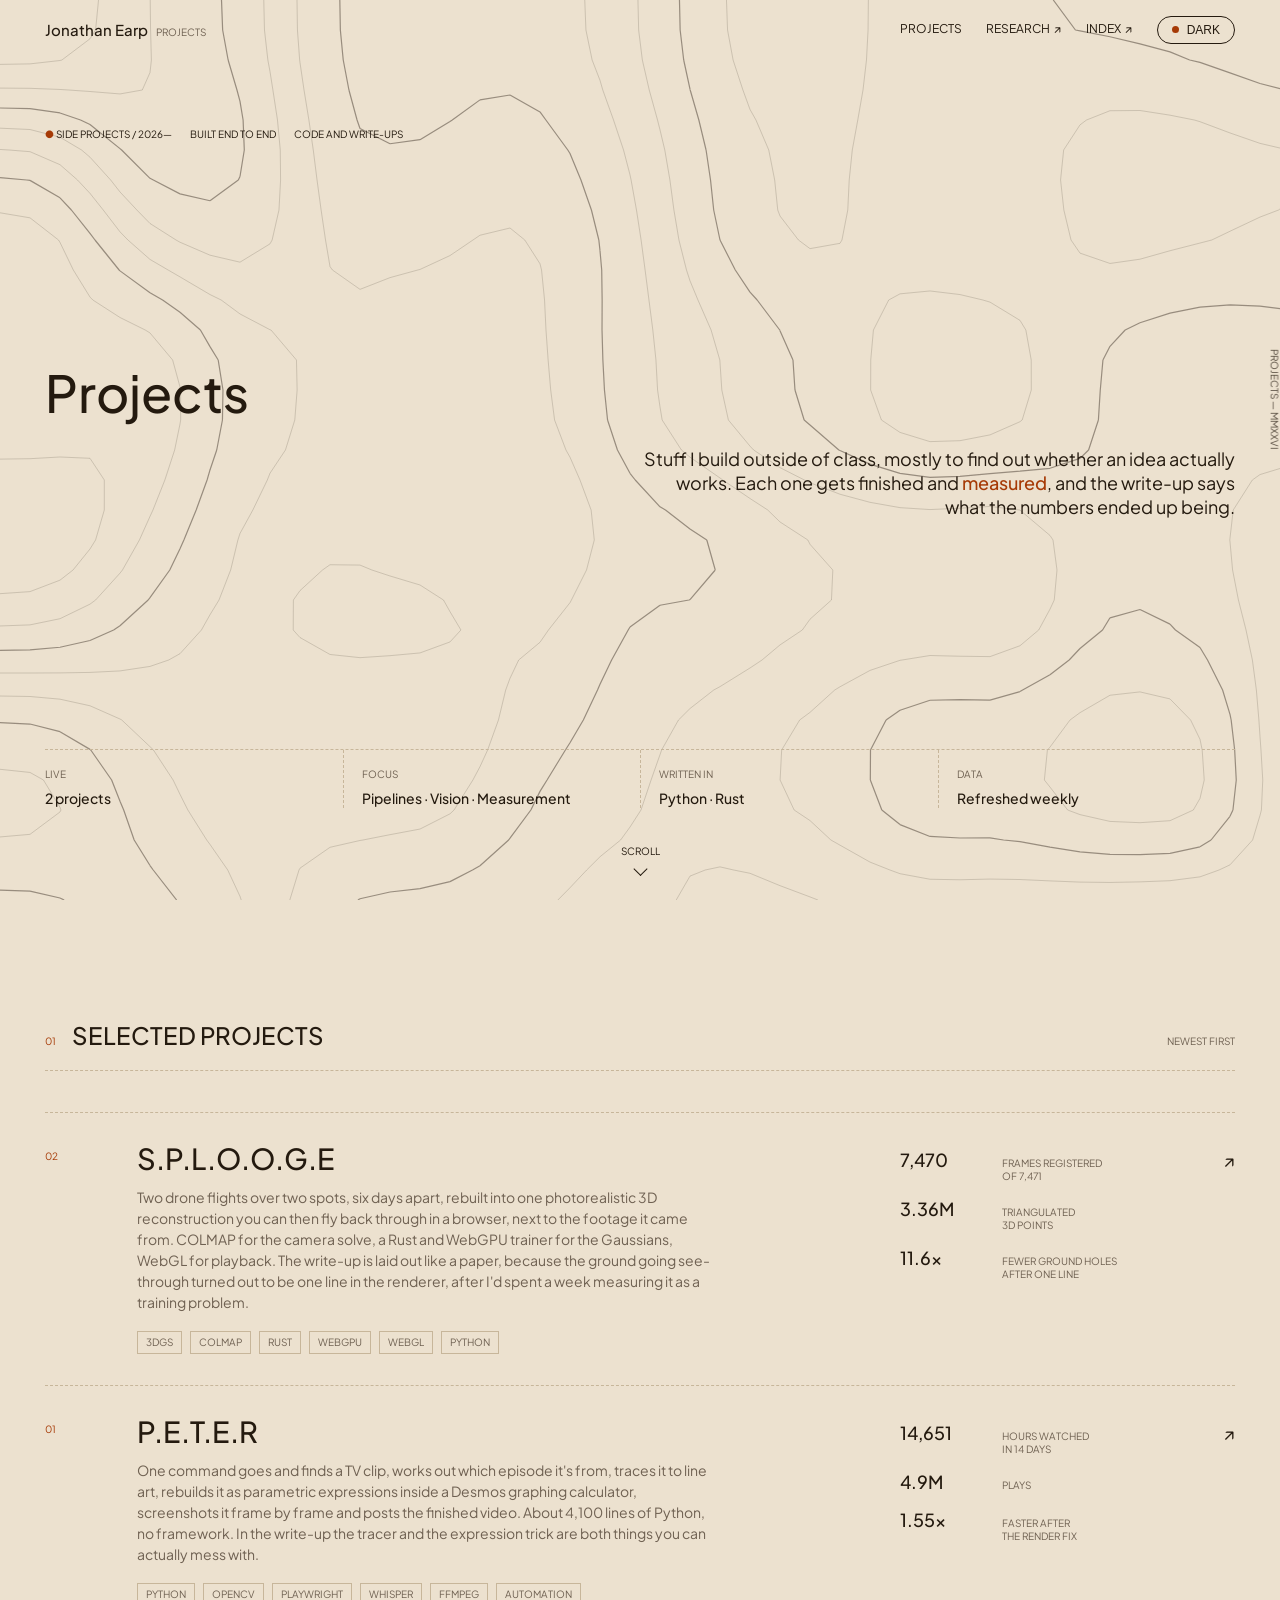
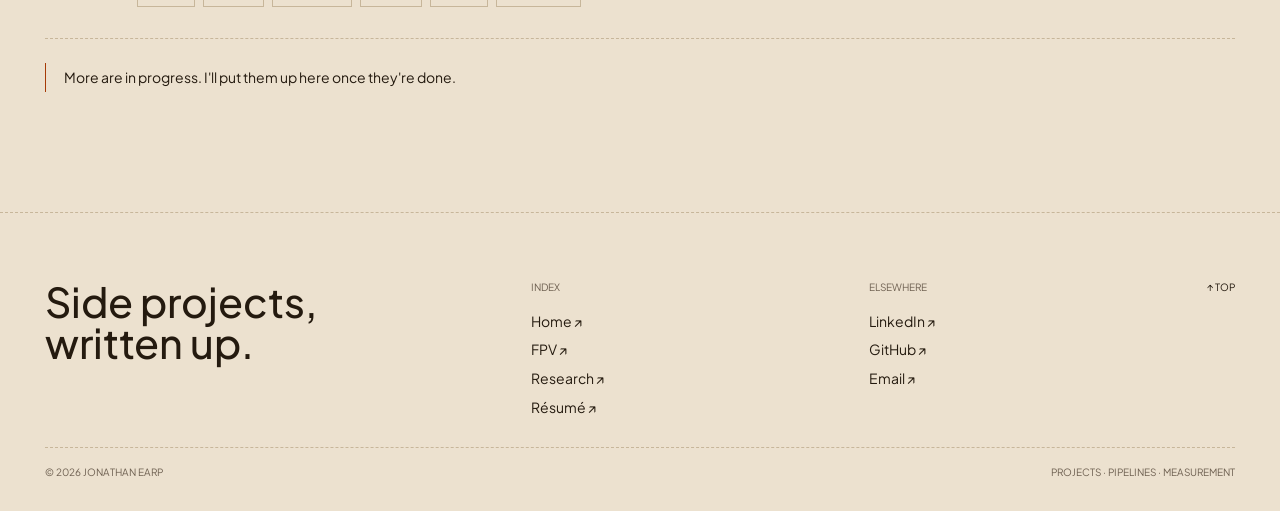
==== commit 906a0e63: "Rewrite site copy in a plainer, first-person voice Both project write-ups and the projects index rea" ====
--- a/index.html
+++ b/index.html
@@ -131,9 +131,9 @@
             </div>
             <h1 class="hero__title" data-reveal style="--i:1">Projects</h1>
             <p class="hero__lead" data-reveal style="--i:2">
-                Things I build outside of class, mostly to find out whether an idea actually
-                works. Each one ships and gets <b>measured</b>, and the write-up covers what
-                the numbers turned out to be.
+                Stuff I build outside of class, mostly to find out whether an idea actually
+                works. Each one gets finished and <b>measured</b>, and the write-up says what
+                the numbers ended up being.
             </p>
 
             <div class="metastrip" data-reveal style="--i:3">
@@ -173,13 +173,13 @@
                     <div>
                         <h2 class="prow__title">S.P.L.O.O.G.E</h2>
                         <p class="prow__desc">
-                            Two drone flights over two sites, six days apart, rebuilt as a single
-                            photorealistic 3D reconstruction and then flown back through in a
-                            browser alongside the footage they came from. COLMAP for the camera
-                            solve, a Rust and WebGPU trainer for the Gaussians, WebGL for playback.
-                            The write-up is laid out as a paper, because the ground turning
-                            see-through turned out to be one line in the renderer rather than the
-                            training failure I spent a week measuring.
+                            Two drone flights over two spots, six days apart, rebuilt into one
+                            photorealistic 3D reconstruction you can then fly back through in a
+                            browser, next to the footage it came from. COLMAP for the camera solve,
+                            a Rust and WebGPU trainer for the Gaussians, WebGL for playback. The
+                            write-up is laid out like a paper, because the ground going see-through
+                            turned out to be one line in the renderer, after I'd spent a week
+                            measuring it as a training problem.
                         </p>
                         <div class="prow__tags">
                             <span>3DGS</span><span>COLMAP</span><span>Rust</span>
@@ -199,12 +199,12 @@
                     <div>
                         <h2 class="prow__title">P.E.T.E.R</h2>
                         <p class="prow__desc">
-                            One command goes and finds a TV clip, figures out which episode it's
+                            One command goes and finds a TV clip, works out which episode it's
                             from, traces it to line art, rebuilds it as parametric expressions
-                            inside a Desmos graphing calculator, screenshots it frame by frame, and
+                            inside a Desmos graphing calculator, screenshots it frame by frame and
                             posts the finished video. About 4,100 lines of Python, no framework.
-                            The write-up has the tracer and the expression trick as things you can
-                            actually play with.
+                            In the write-up the tracer and the expression trick are both things you
+                            can actually mess with.
                         </p>
                         <div class="prow__tags">
                             <span>Python</span><span>OpenCV</span><span>Playwright</span>
@@ -222,7 +222,7 @@
             </div>
 
             <p class="callout" data-reveal>
-                More in progress; they'll be added here as they're finished.
+                More are in progress. I'll put them up here once they're done.
             </p>
         </section>
 
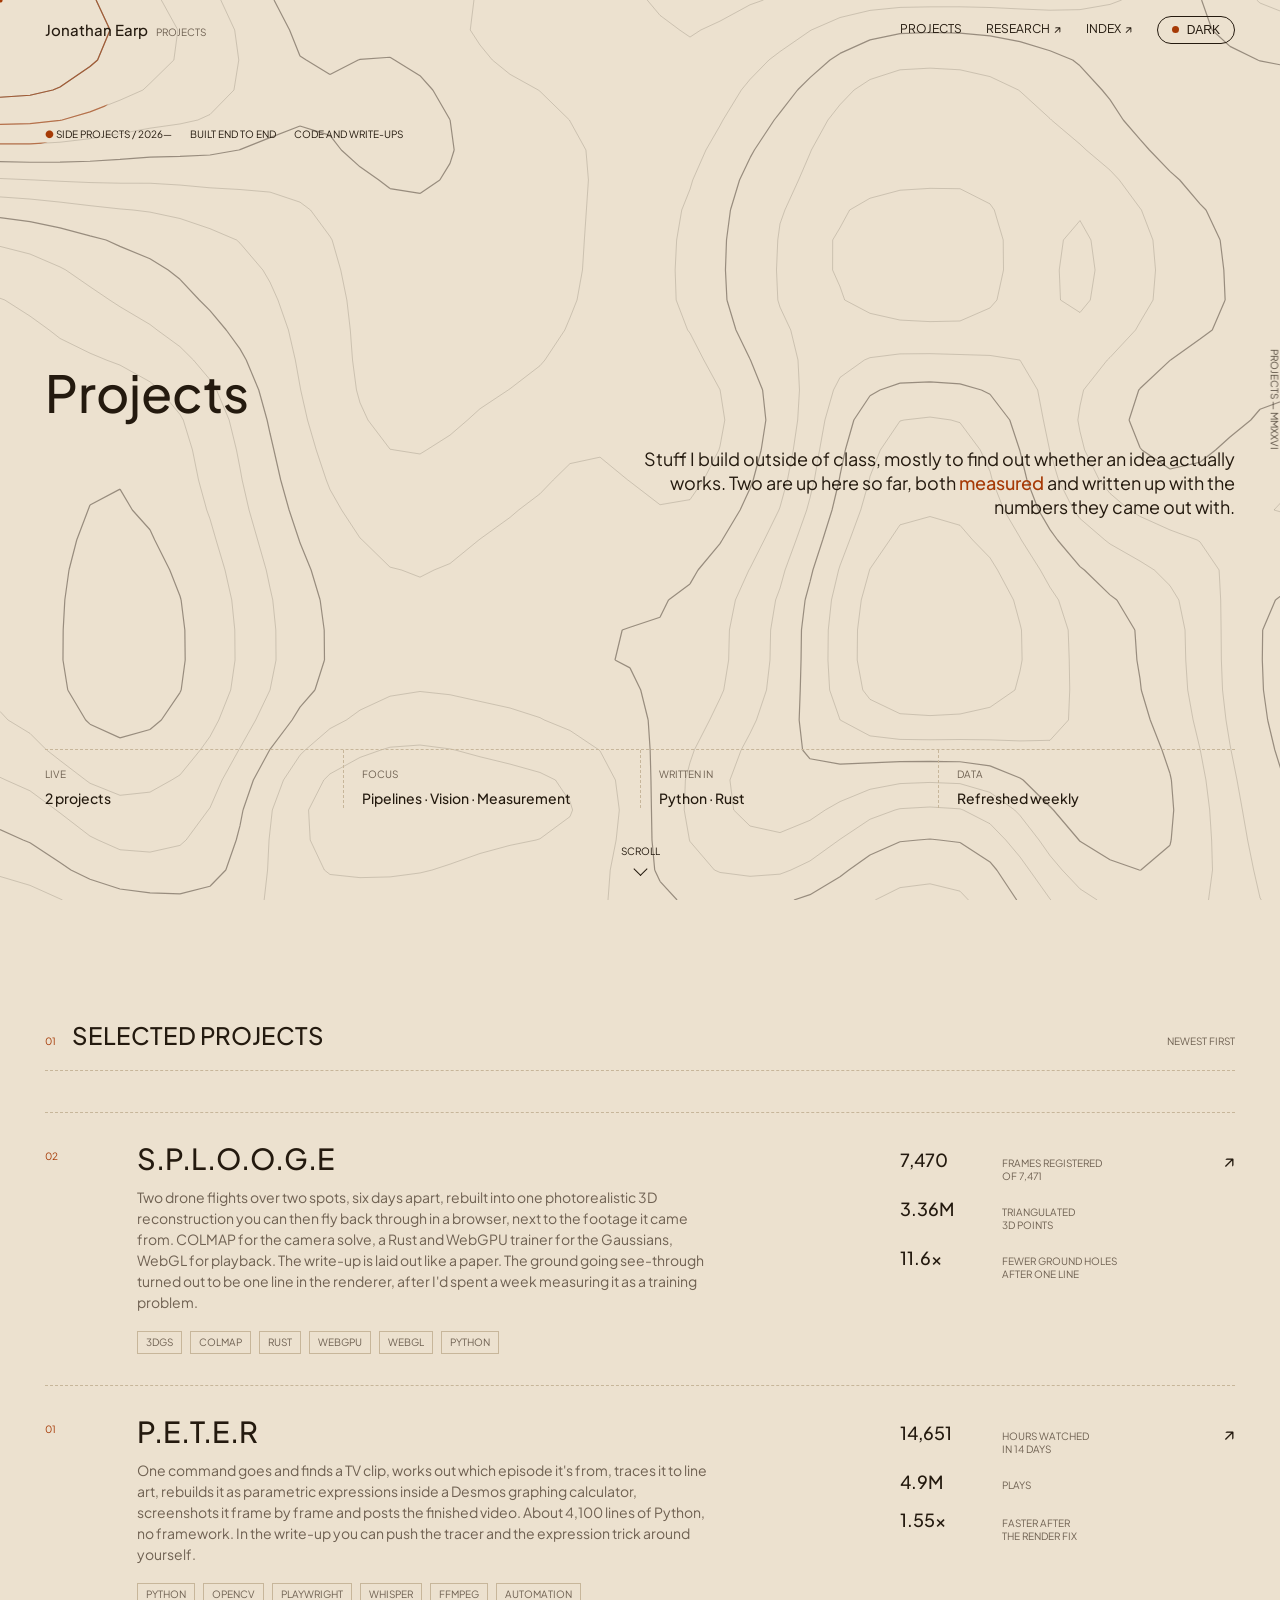
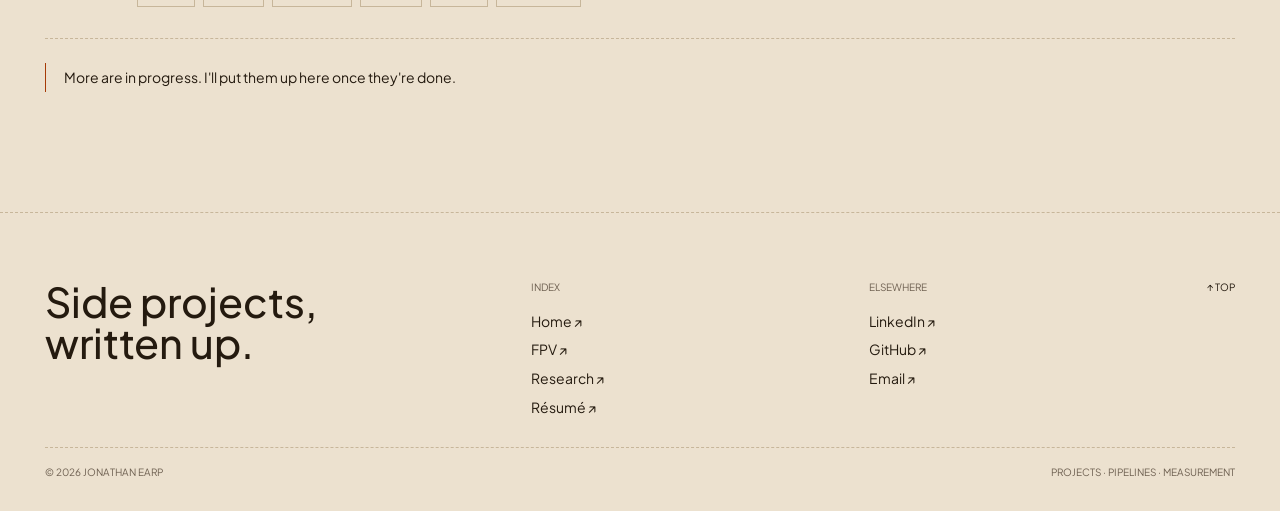
==== commit 3b5750ff: "Remove remaining AI-writing tells from the project write-ups Index hero's second sentence was a stat" ====
--- a/index.html
+++ b/index.html
@@ -132,8 +132,8 @@
             <h1 class="hero__title" data-reveal style="--i:1">Projects</h1>
             <p class="hero__lead" data-reveal style="--i:2">
                 Stuff I build outside of class, mostly to find out whether an idea actually
-                works. Each one gets finished and <b>measured</b>, and the write-up says what
-                the numbers ended up being.
+                works. Two are up here so far, both <b>measured</b> and written up with the
+                numbers they came out with.
             </p>
 
             <div class="metastrip" data-reveal style="--i:3">
@@ -177,9 +177,9 @@
                             photorealistic 3D reconstruction you can then fly back through in a
                             browser, next to the footage it came from. COLMAP for the camera solve,
                             a Rust and WebGPU trainer for the Gaussians, WebGL for playback. The
-                            write-up is laid out like a paper, because the ground going see-through
-                            turned out to be one line in the renderer, after I'd spent a week
-                            measuring it as a training problem.
+                            write-up is laid out like a paper. The ground going see-through turned
+                            out to be one line in the renderer, after I'd spent a week measuring it
+                            as a training problem.
                         </p>
                         <div class="prow__tags">
                             <span>3DGS</span><span>COLMAP</span><span>Rust</span>
@@ -203,8 +203,8 @@
                             from, traces it to line art, rebuilds it as parametric expressions
                             inside a Desmos graphing calculator, screenshots it frame by frame and
                             posts the finished video. About 4,100 lines of Python, no framework.
-                            In the write-up the tracer and the expression trick are both things you
-                            can actually mess with.
+                            In the write-up you can push the tracer and the expression trick around
+                            yourself.
                         </p>
                         <div class="prow__tags">
                             <span>Python</span><span>OpenCV</span><span>Playwright</span>
--- a/style.css
+++ b/style.css
@@ -852,22 +852,35 @@
 .abpair__img { width: 100%; height: auto; display: block; }
 .abpair__img--top { position: absolute; inset: 0; clip-path: inset(0 0 0 50%); }
 /* the range covers the figure so the whole image is draggable, and it is
-   still a real input — arrow keys work, and so does a screen reader */
-.abpair__range {
-  position: absolute; inset: 0; width: 100%; max-width: none; height: 100%;
-  margin: 0; opacity: 0; cursor: ew-resize; z-index: 2;
+   still a real input: arrow keys work, and so does a screen reader.
+   Selector is doubled up on purpose. The generic input[type="range"] rule
+   above is (0,1,1) and would otherwise win on height, min-width and
+   max-width, which pins this one to a 340x18 strip in the top-left corner
+   and leaves the rest of the figure dead to the pointer. */
+.abpair .abpair__range {
+  position: absolute; inset: 0; z-index: 2;
+  width: 100%; min-width: 0; max-width: none; height: 100%;
+  margin: 0; padding: 0; flex: none; opacity: 0; cursor: ew-resize;
+  /* it now covers the whole figure, so hand vertical drags back to the
+     page or a phone cannot scroll past the picture */
+  touch-action: pan-y;
 }
 .abpair__handle {
   position: absolute; top: 0; bottom: 0; left: 50%; width: 1px;
   background: var(--accent); pointer-events: none; z-index: 1;
-}
+  filter: drop-shadow(0 0 2px rgba(16, 9, 4, 0.85));
+}
+/* One chevron each side of the line, not stacked on it. Overlapped they
+   read as a diamond, which is a decoration; split apart they read as
+   "this drags sideways", which is the only hint the reader gets that
+   there is a second image under here. */
 .abpair__handle::before,
 .abpair__handle::after {
-  content: ""; position: absolute; left: -5px; width: 11px; height: 11px;
+  content: ""; position: absolute; top: calc(50% - 6px); width: 11px; height: 11px;
   border-left: 1px solid var(--accent); border-top: 1px solid var(--accent);
 }
-.abpair__handle::before { top: calc(50% - 6px); transform: rotate(-45deg); }
-.abpair__handle::after  { top: calc(50% - 6px); transform: rotate(135deg); }
+.abpair__handle::before { left: -14px; transform: rotate(-45deg); }
+.abpair__handle::after  { left: 4px;   transform: rotate(135deg); }
 .abpair__l {
   position: absolute; bottom: 8px; z-index: 1;
   font-size: var(--t-caption); text-transform: uppercase; letter-spacing: 0.04em;
@@ -1007,7 +1020,8 @@
    A single video rather than a pair, and a ladder of stills beside a gauge
    that says where the camera is. Both exist to answer one question the rest
    of the page never does: how big is the reconstruction. */
-.vsolo { position: relative; border: 1px dashed var(--line); background: var(--bg); }
+.vsolo { border: 1px dashed var(--line); background: var(--bg); }
+.vsolo__frame { position: relative; }
 .vsolo__v { width: 100%; height: auto; display: block; aspect-ratio: 16 / 9; }
 .vsolo__l {
   position: absolute; bottom: 8px;
@@ -1018,6 +1032,14 @@
 .vsolo__l--a { left: 8px; }
 .vsolo__l--b { right: 8px; }
 
+@media (max-width: 620px) {
+  /* the two captions change per shot and collide side by side on the longer
+     shot names, so stack them rather than drop the one carrying the heights */
+  .vsolo__l { max-width: calc(100% - 16px); }
+  .vsolo__l--a { bottom: 32px; }
+  .vsolo__l--b { left: 8px; right: auto; }
+}
+
 .stats--5 { grid-template-columns: repeat(5, 1fr); }
 
 /* button groups inside a demo control row, so two independent sets of
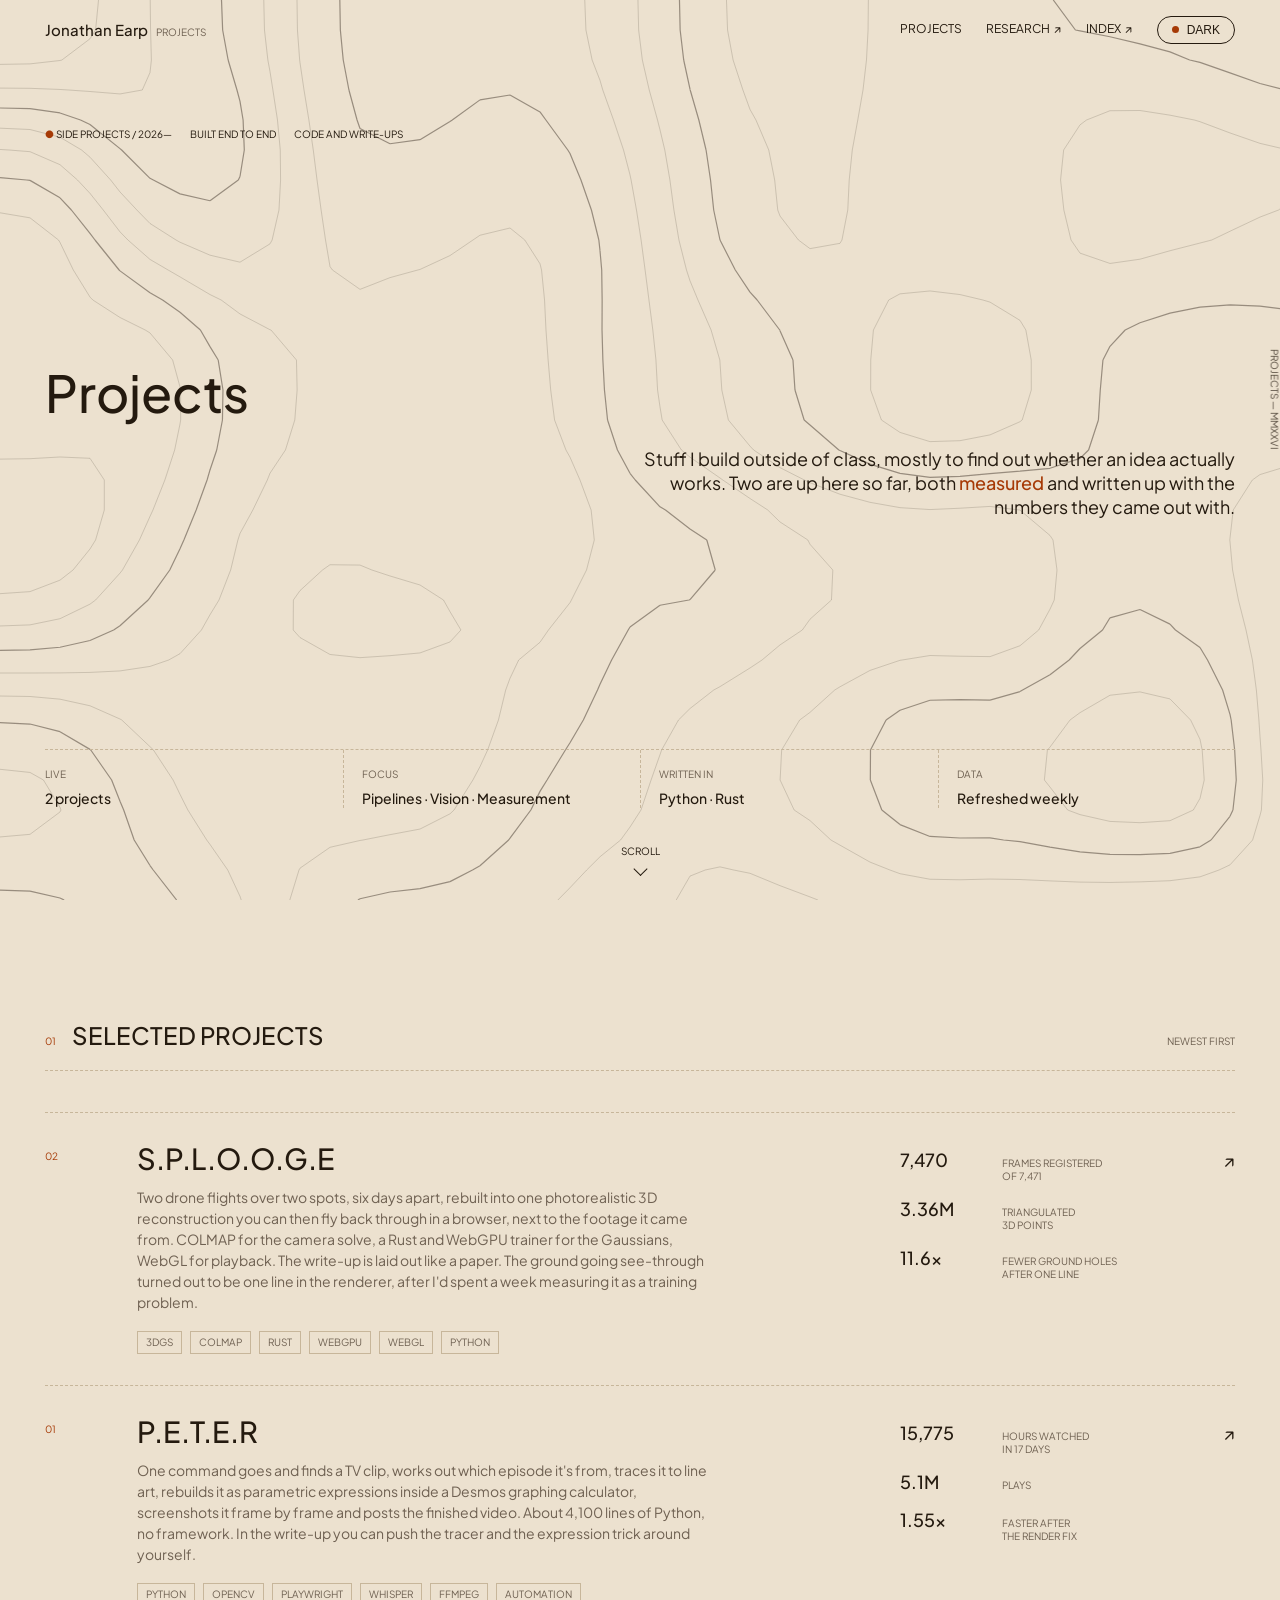
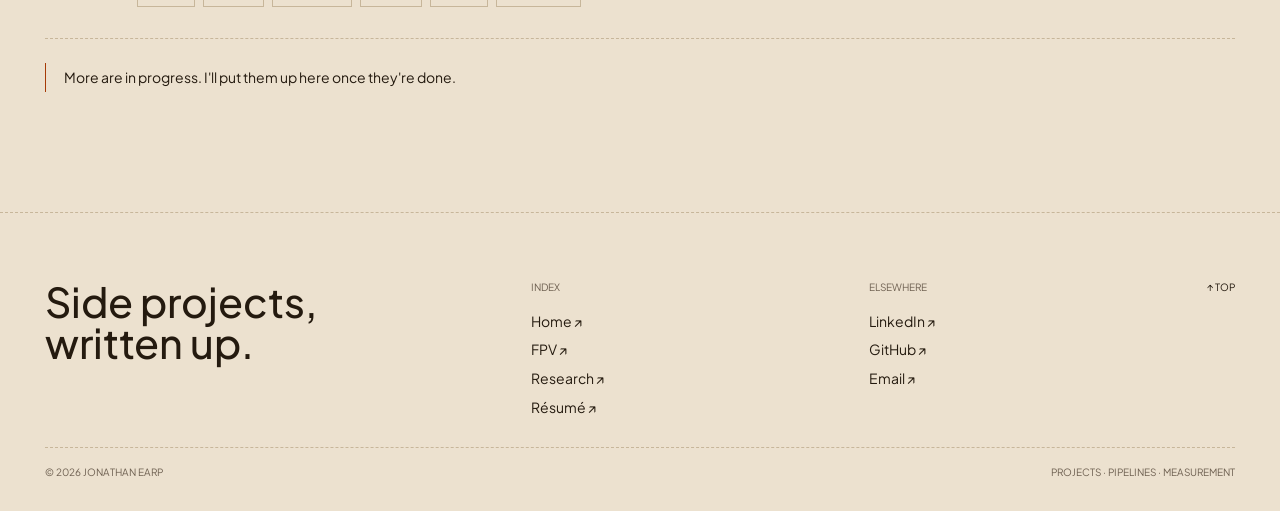
==== commit ddda195d: "Fix GitHub links: earpjonathan account, S.P.L.O.O.G.E repo The footer GitHub links pointed at github" ====
--- a/index.html
+++ b/index.html
@@ -245,7 +245,7 @@
                     <h4>Elsewhere</h4>
                     <ul>
                         <li><a href="https://www.linkedin.com/in/jonathan-earp-25905026b/" target="_blank" rel="noopener">LinkedIn ↗</a></li>
-                        <li><a href="https://github.com/JEarpfpv" target="_blank" rel="noopener">GitHub ↗</a></li>
+                        <li><a href="https://github.com/earpjonathan" target="_blank" rel="noopener">GitHub ↗</a></li>
                         <li><a href="mailto:jonathan.earp55@gmail.com">Email ↗</a></li>
                     </ul>
                 </div>
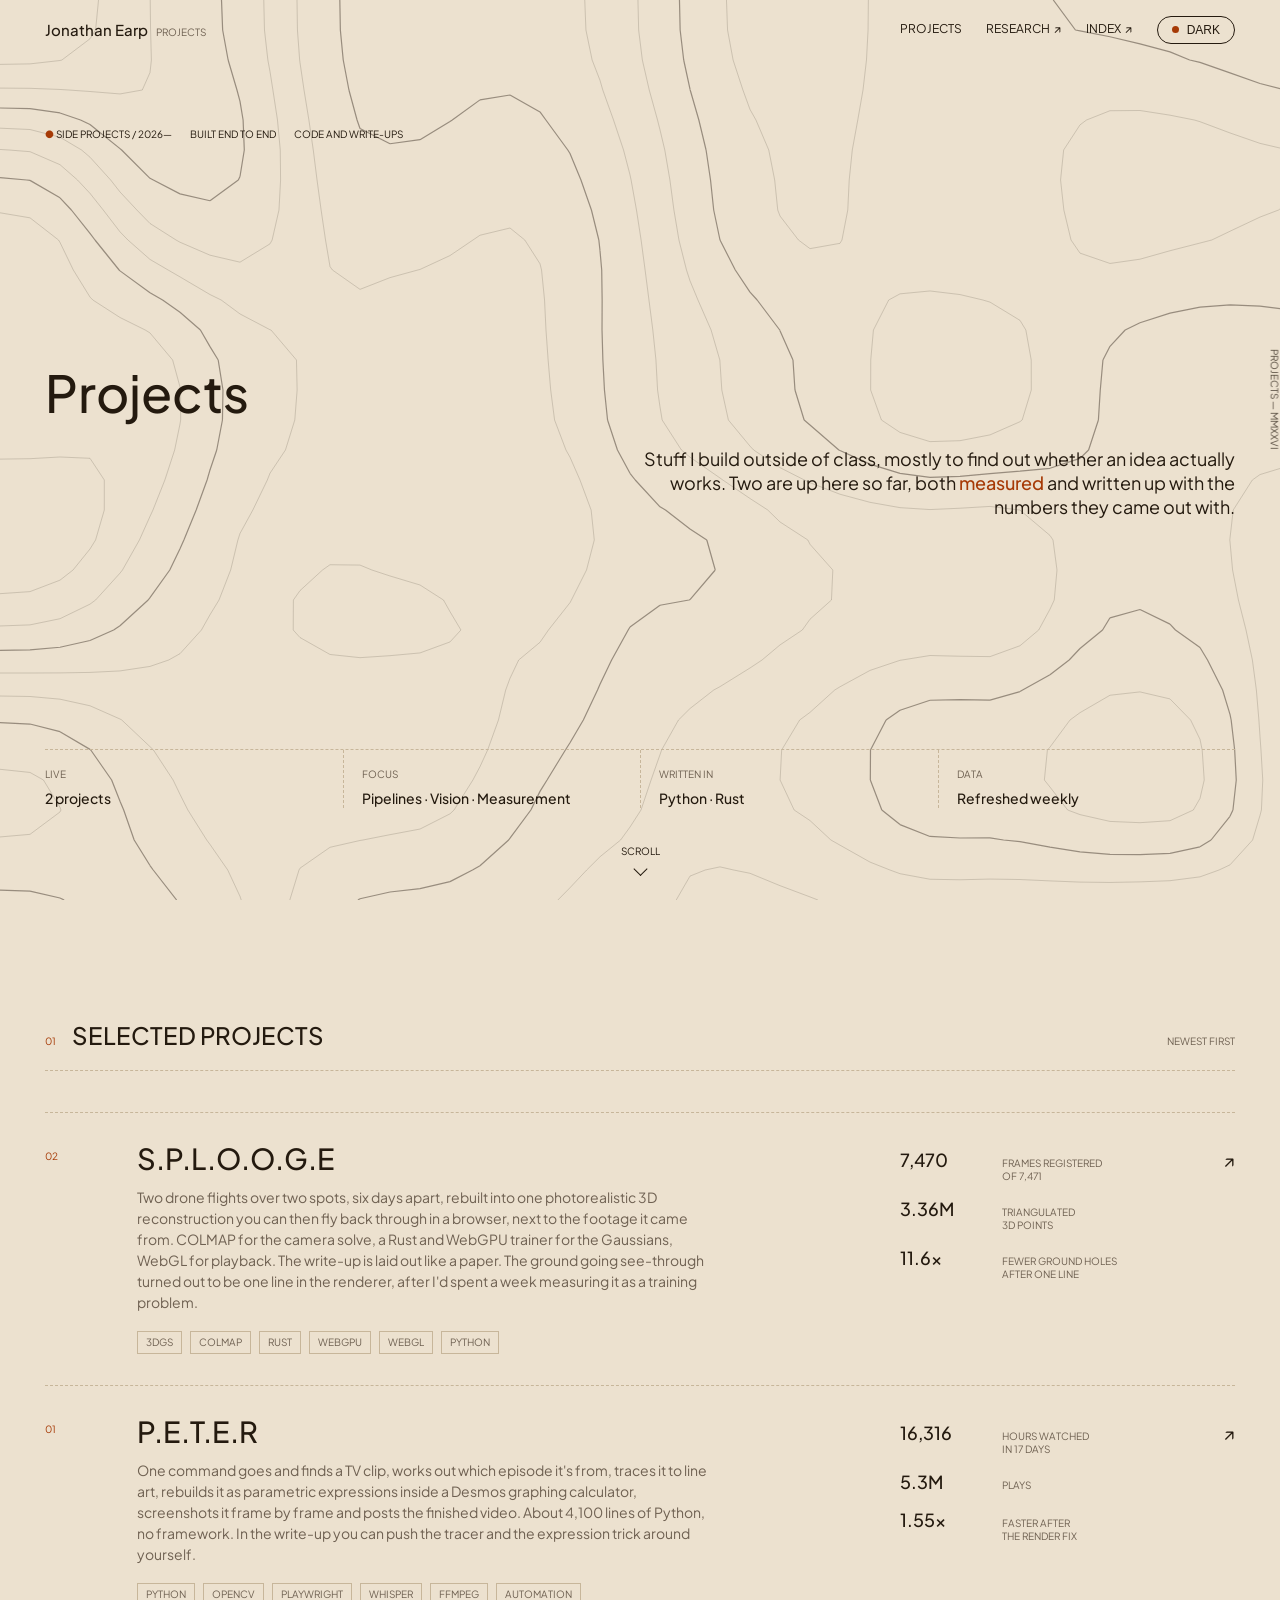
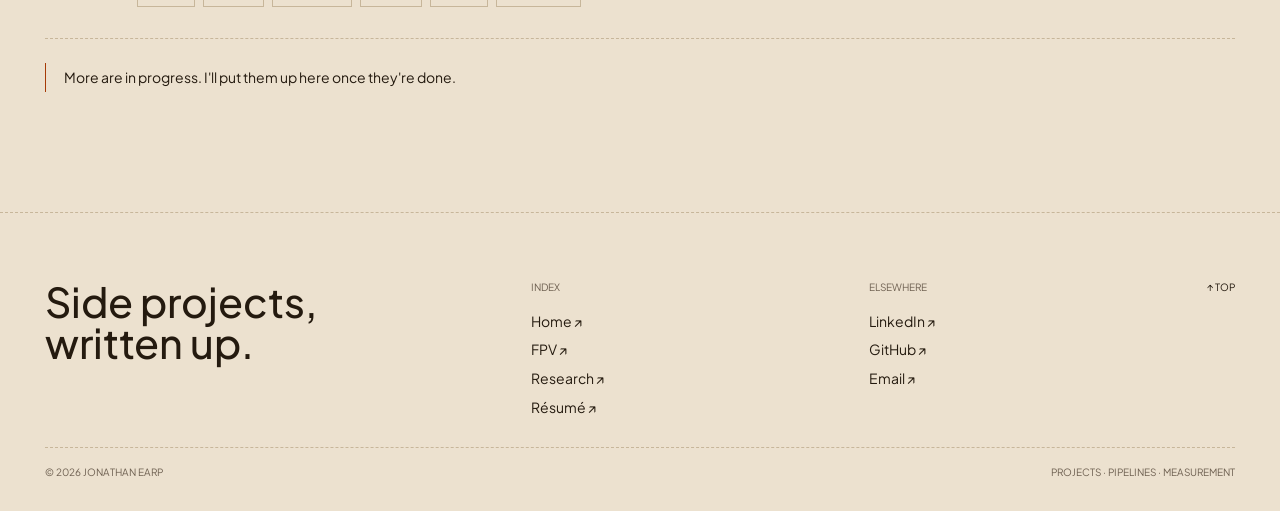
==== commit 0f9eb20e: "Point LinkedIn links at the new linkedin.com/in/earpjonathan URL" ====
--- a/index.html
+++ b/index.html
@@ -244,7 +244,7 @@
                 <div class="foot__col">
                     <h4>Elsewhere</h4>
                     <ul>
-                        <li><a href="https://www.linkedin.com/in/jonathan-earp-25905026b/" target="_blank" rel="noopener">LinkedIn ↗</a></li>
+                        <li><a href="https://www.linkedin.com/in/earpjonathan/" target="_blank" rel="noopener">LinkedIn ↗</a></li>
                         <li><a href="https://github.com/earpjonathan" target="_blank" rel="noopener">GitHub ↗</a></li>
                         <li><a href="mailto:jonathan.earp55@gmail.com">Email ↗</a></li>
                     </ul>
--- a/style.css
+++ b/style.css
@@ -289,6 +289,9 @@
   text-transform: uppercase; letter-spacing: 0.1em; color: var(--fg-soft);
 }
 .hero__actions { display: flex; flex-wrap: wrap; gap: 12px; }
+/* On a case study the actions follow the right-aligned lead, so they take its
+   edge, and sit closer to it than the hero's 31px gap so they read as its link. */
+.hero__lead + .hero__actions { align-self: flex-end; margin-top: -13px; }
 
 .hero .metastrip { margin-top: auto; }
 /* The case-study hero has no meta strip, so nothing holds its bottom edge and
@@ -550,6 +553,7 @@
   .foot__grid { grid-template-columns: 1fr 1fr; }
   .foot__big { grid-column: 1 / -1; }
   .hero__lead { text-align: left; align-self: flex-start; }
+  .hero__lead + .hero__actions { align-self: flex-start; }
   .vlabel { display: none; }
   .prow { grid-template-columns: 44px 1fr auto; }
   .prow__stats { grid-column: 2 / 3; flex-direction: row; flex-wrap: wrap; gap: 24px; }
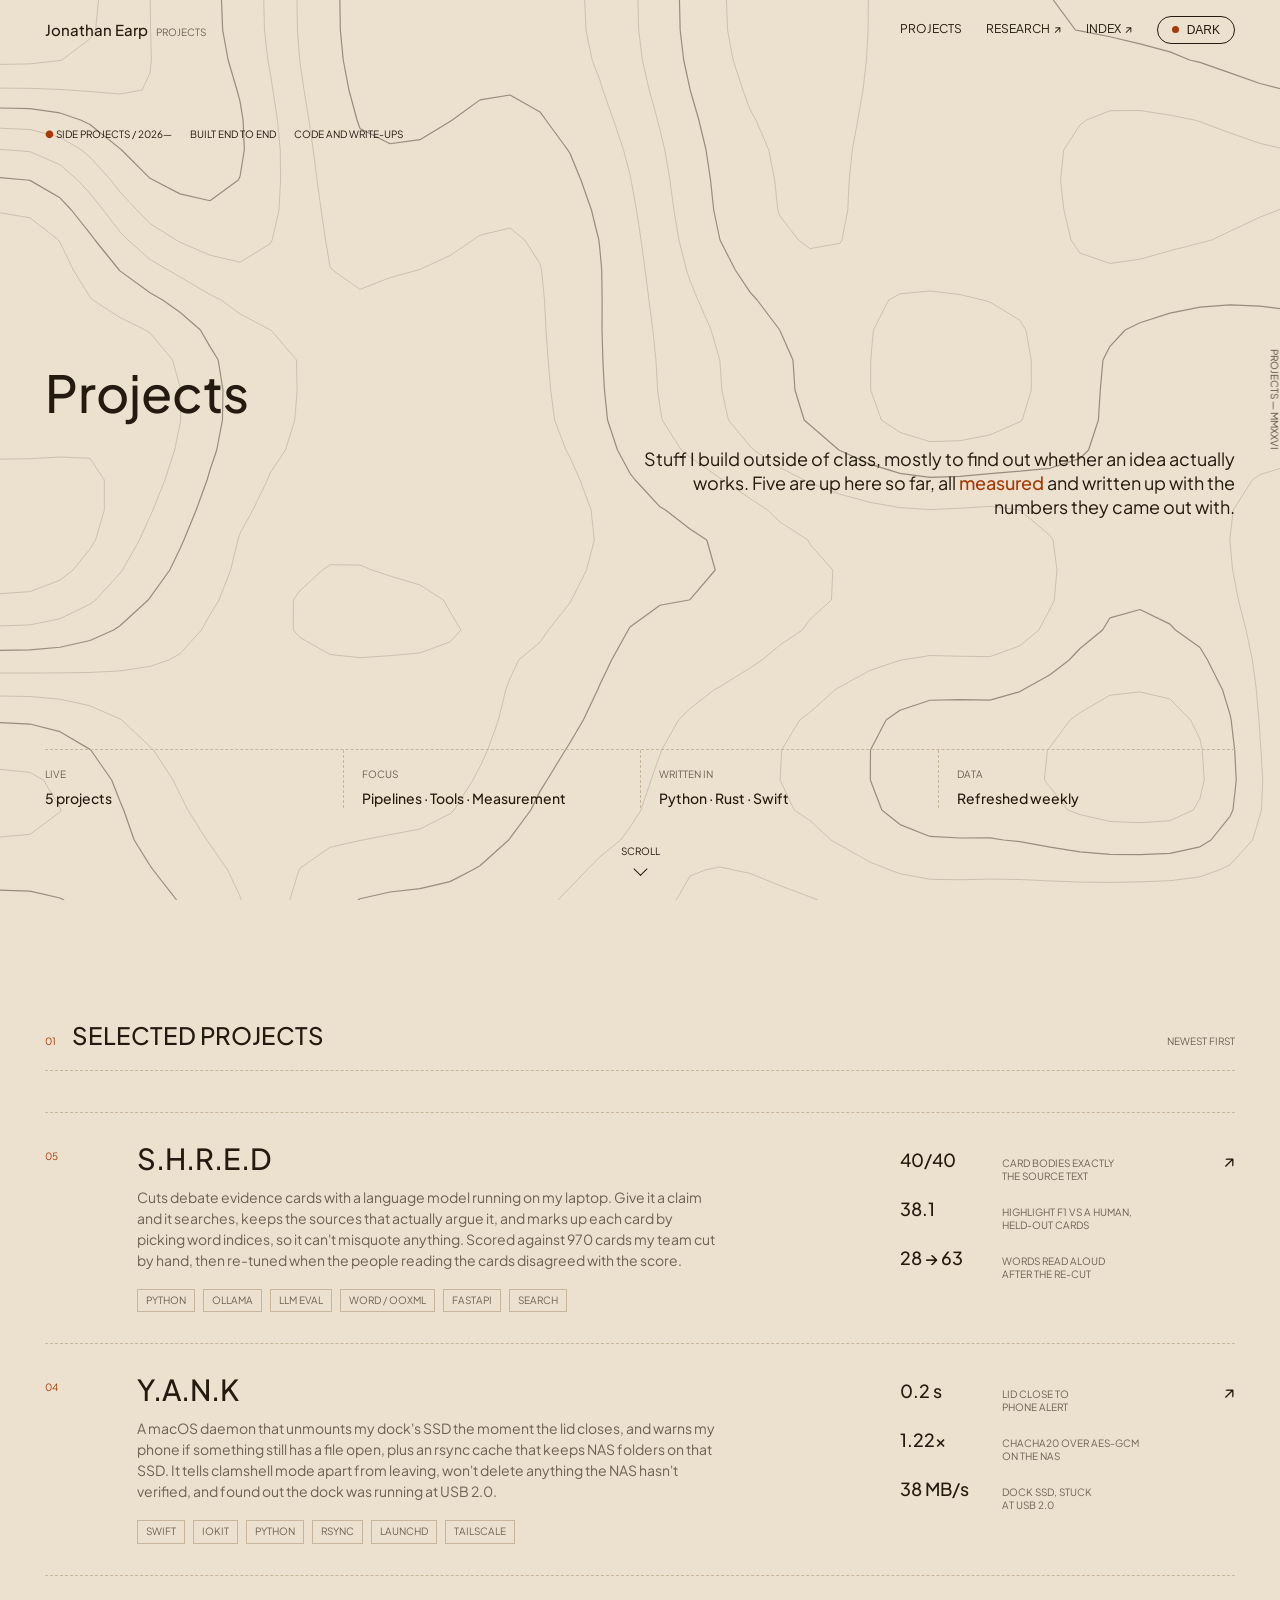
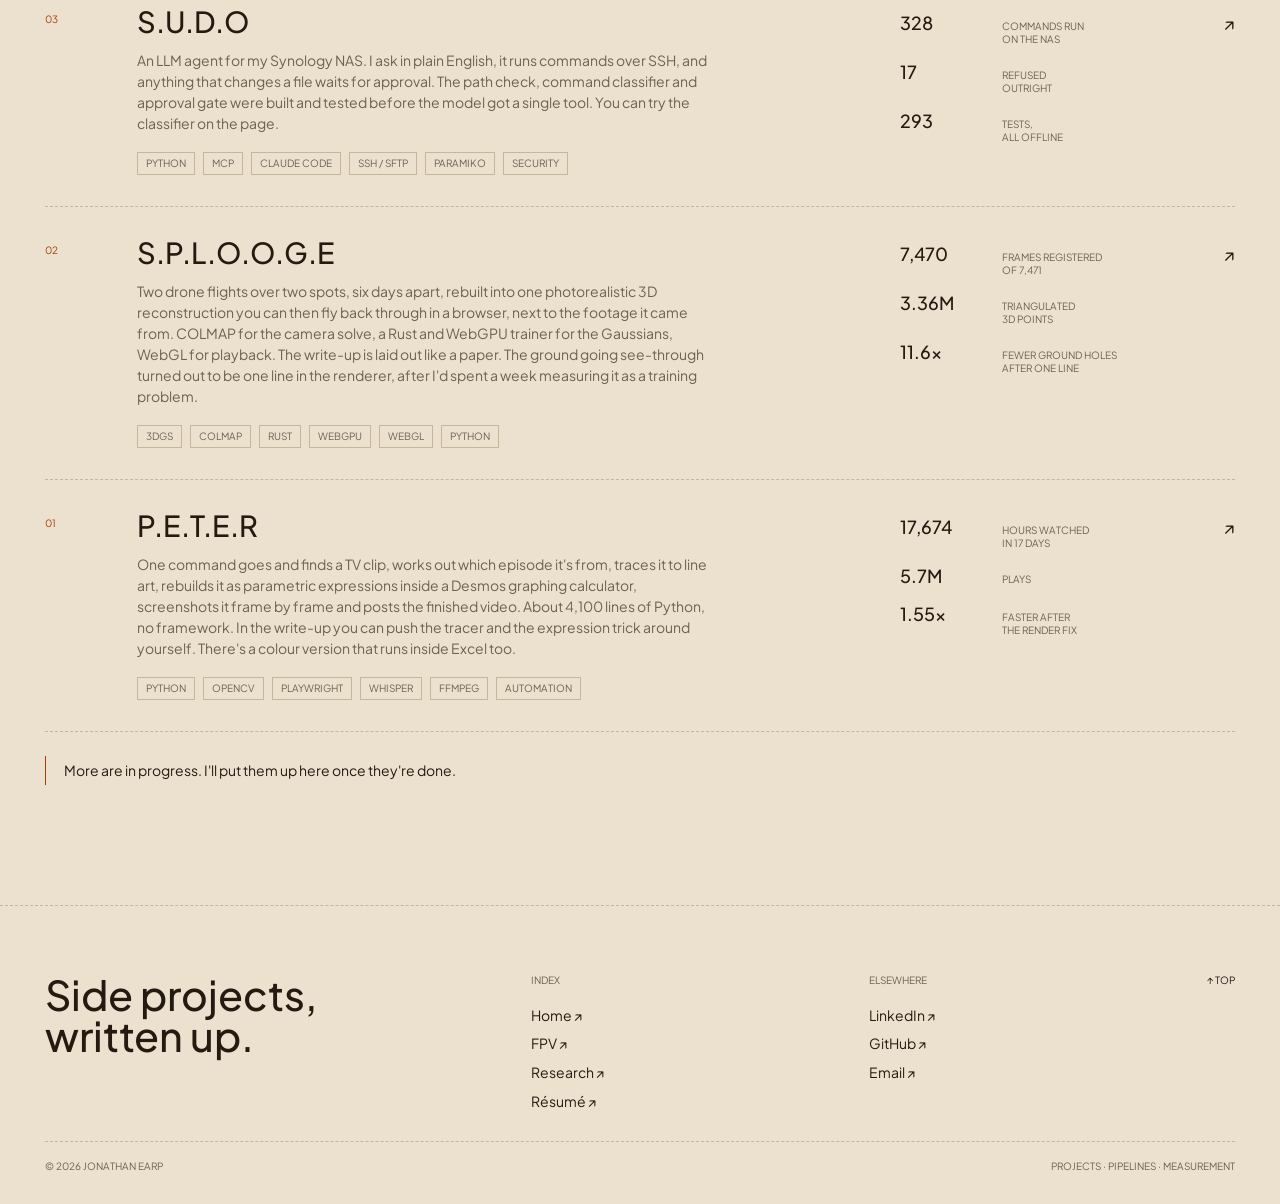
==== commit 86c04bb3: "Add S.U.D.O, Y.A.N.K and S.H.R.E.D, and the Excel section of P.E.T.E.R" ====
--- a/index.html
+++ b/index.html
@@ -4,7 +4,7 @@
     <meta charset="UTF-8">
     <meta name="viewport" content="width=device-width, initial-scale=1.0">
     <title>Jonathan Earp — Projects</title>
-    <meta name="description" content="Side projects by Jonathan Earp. Small systems built end to end, starting with P.E.T.E.R, an automated pipeline that renders video as graphing-calculator animation.">
+    <meta name="description" content="Side projects by Jonathan Earp, built end to end and written up with their measurements: a video-to-Desmos pipeline, a 3D drone reconstruction, two NAS tools and a debate-evidence cutter.">
     <link rel="icon" type="image/svg+xml" href="assets/favicon.svg">
     <link rel="apple-touch-icon" href="assets/apple-touch-icon.png">
     <link rel="canonical" href="https://projects.jonathanearp.xyz/">
@@ -40,6 +40,24 @@
       "isPartOf": { "@type": "WebSite", "@id": "https://jonathanearp.xyz/#website" },
       "author": { "@type": "Person", "name": "Jonathan Earp", "@id": "https://jonathanearp.xyz/#jonathan" },
       "hasPart": [
+        {
+          "@type": "CreativeWork",
+          "name": "S.H.R.E.D",
+          "url": "https://projects.jonathanearp.xyz/cards/",
+          "description": "A local-model pipeline that finds sources for a debate claim and cuts them into evidence cards, scored against human cuts."
+        },
+        {
+          "@type": "CreativeWork",
+          "name": "Y.A.N.K",
+          "url": "https://projects.jonathanearp.xyz/shuttle/",
+          "description": "A macOS daemon that unmounts a dock SSD on lid close, plus an rsync cache that stages NAS folders onto it."
+        },
+        {
+          "@type": "CreativeWork",
+          "name": "S.U.D.O",
+          "url": "https://projects.jonathanearp.xyz/nas/",
+          "description": "An LLM agent that operates a Synology NAS over SSH behind a path allowlist, a command classifier and an approval gate."
+        },
         {
           "@type": "CreativeWork",
           "name": "S.P.L.O.O.G.E",
@@ -132,22 +150,22 @@
             <h1 class="hero__title" data-reveal style="--i:1">Projects</h1>
             <p class="hero__lead" data-reveal style="--i:2">
                 Stuff I build outside of class, mostly to find out whether an idea actually
-                works. Two are up here so far, both <b>measured</b> and written up with the
+                works. Five are up here so far, all <b>measured</b> and written up with the
                 numbers they came out with.
             </p>
 
             <div class="metastrip" data-reveal style="--i:3">
                 <div class="metastrip__cell">
                     <span class="metastrip__k">Live</span>
-                    <span class="metastrip__v">2 projects</span>
+                    <span class="metastrip__v">5 projects</span>
                 </div>
                 <div class="metastrip__cell">
                     <span class="metastrip__k">Focus</span>
-                    <span class="metastrip__v">Pipelines · Vision · Measurement</span>
+                    <span class="metastrip__v">Pipelines · Tools · Measurement</span>
                 </div>
                 <div class="metastrip__cell">
                     <span class="metastrip__k">Written in</span>
-                    <span class="metastrip__v">Python · Rust</span>
+                    <span class="metastrip__v">Python · Rust · Swift</span>
                 </div>
                 <div class="metastrip__cell">
                     <span class="metastrip__k">Data</span>
@@ -167,6 +185,78 @@
             </div>
 
             <div class="plist">
+
+                <a class="prow" href="cards/" data-reveal>
+                    <span class="prow__no">05</span>
+                    <div>
+                        <h2 class="prow__title">S.H.R.E.D</h2>
+                        <p class="prow__desc">
+                            Cuts debate evidence cards with a language model running on my laptop.
+                            Give it a claim and it searches, keeps the sources that actually argue
+                            it, and marks up each card by picking word indices, so it can't misquote
+                            anything. Scored against 970 cards my team cut by hand, then re-tuned
+                            when the people reading the cards disagreed with the score.
+                        </p>
+                        <div class="prow__tags">
+                            <span>Python</span><span>Ollama</span><span>LLM eval</span>
+                            <span>Word / OOXML</span><span>FastAPI</span><span>Search</span>
+                        </div>
+                    </div>
+                    <div class="prow__stats">
+                        <div class="prow__stat"><b>40/40</b><span>Card bodies exactly<br>the source text</span></div>
+                        <div class="prow__stat"><b>38.1</b><span>Highlight F1 vs a human,<br>held-out cards</span></div>
+                        <div class="prow__stat"><b>28 → 63</b><span>Words read aloud<br>after the re-cut</span></div>
+                    </div>
+                    <span class="prow__go" aria-hidden="true">↗</span>
+                </a>
+
+                <a class="prow" href="shuttle/" data-reveal>
+                    <span class="prow__no">04</span>
+                    <div>
+                        <h2 class="prow__title">Y.A.N.K</h2>
+                        <p class="prow__desc">
+                            A macOS daemon that unmounts my dock's SSD the moment the lid closes, and
+                            warns my phone if something still has a file open, plus an rsync cache
+                            that keeps NAS folders on that SSD. It tells clamshell mode apart from
+                            leaving, won't delete anything the NAS hasn't verified, and found out
+                            the dock was running at USB 2.0.
+                        </p>
+                        <div class="prow__tags">
+                            <span>Swift</span><span>IOKit</span><span>Python</span>
+                            <span>rsync</span><span>launchd</span><span>Tailscale</span>
+                        </div>
+                    </div>
+                    <div class="prow__stats">
+                        <div class="prow__stat"><b>0.2 s</b><span>Lid close to<br>phone alert</span></div>
+                        <div class="prow__stat"><b>1.22×</b><span>chacha20 over AES-GCM<br>on the NAS</span></div>
+                        <div class="prow__stat"><b>38 MB/s</b><span>Dock SSD, stuck<br>at USB 2.0</span></div>
+                    </div>
+                    <span class="prow__go" aria-hidden="true">↗</span>
+                </a>
+
+                <a class="prow" href="nas/" data-reveal>
+                    <span class="prow__no">03</span>
+                    <div>
+                        <h2 class="prow__title">S.U.D.O</h2>
+                        <p class="prow__desc">
+                            An LLM agent for my Synology NAS. I ask in plain English, it runs
+                            commands over SSH, and anything that changes a file waits for approval.
+                            The path check, command classifier and approval gate were built and
+                            tested before the model got a single tool. You can try the classifier
+                            on the page.
+                        </p>
+                        <div class="prow__tags">
+                            <span>Python</span><span>MCP</span><span>Claude Code</span>
+                            <span>SSH / SFTP</span><span>Paramiko</span><span>Security</span>
+                        </div>
+                    </div>
+                    <div class="prow__stats">
+                        <div class="prow__stat"><b>328</b><span>Commands run<br>on the NAS</span></div>
+                        <div class="prow__stat"><b>17</b><span>Refused<br>outright</span></div>
+                        <div class="prow__stat"><b>293</b><span>Tests,<br>all offline</span></div>
+                    </div>
+                    <span class="prow__go" aria-hidden="true">↗</span>
+                </a>
 
                 <a class="prow" href="splat/" data-reveal>
                     <span class="prow__no">02</span>
@@ -204,7 +294,7 @@
                             inside a Desmos graphing calculator, screenshots it frame by frame and
                             posts the finished video. About 4,100 lines of Python, no framework.
                             In the write-up you can push the tracer and the expression trick around
-                            yourself.
+                            yourself. There's a colour version that runs inside Excel too.
                         </p>
                         <div class="prow__tags">
                             <span>Python</span><span>OpenCV</span><span>Playwright</span>
--- a/style.css
+++ b/style.css
@@ -1073,3 +1073,58 @@
   .vsolo__l { font-size: 9px; padding: 3px 6px; }
   .sgroup + .sgroup { margin-left: 0; padding-left: 0; border-left: 0; }
 }
+
+/* ============================================================
+   SMALLER CASE STUDIES — S.H.U.T.T.L.E, N.A.N.N.Y, C.U.T.T.E.R
+   Same idiom as the two big ones; only what they add is here.
+   ============================================================ */
+.hbars { width: 100%; }
+.hbars svg { display: block; width: 100%; height: auto; overflow: visible; }
+
+/* labelled rows of toggles (lid demo, card demo) */
+.demo__ctl > .srange__k { min-width: 10ch; }
+.demo .log { margin-top: 4px; }
+.demo .log__k { font-family: ui-monospace, "SF Mono", Menlo, monospace; text-transform: none; font-size: 12px; }
+.demo .log__v code {
+  font-family: var(--font); font-size: 0.92em; color: var(--accent);
+  border-bottom: 1px solid var(--line); padding: 0 1px;
+}
+
+/* --- classifier demo --- */
+.cmdlist { display: flex; flex-wrap: wrap; gap: 8px; margin-bottom: 18px; }
+.sbtn--mono {
+  font-family: ui-monospace, "SF Mono", Menlo, monospace;
+  font-size: 12px; text-transform: none; letter-spacing: 0; text-align: left;
+}
+.verdict { border-top: 1px dashed var(--line); padding-top: 16px; }
+.verdict__head { display: flex; flex-wrap: wrap; align-items: baseline; gap: 6px 18px; margin-bottom: 10px; }
+.verdict__v { font-size: var(--t-h-sm); font-weight: 500; line-height: 1; text-transform: uppercase; color: var(--fg-soft); }
+.verdict__v[data-v="write"] { color: var(--fg); }
+.verdict__v[data-v="dangerous"], .verdict__v[data-v="denied"] { color: var(--accent); }
+.verdict__then { font-size: var(--t-caption); text-transform: uppercase; color: var(--fg-soft); }
+.block__body .verdict__cmd {
+  display: block; margin-bottom: 12px; overflow-wrap: anywhere; border: 0; padding: 0;
+  font-family: ui-monospace, "SF Mono", Menlo, monospace; font-size: 13px; color: var(--fg);
+}
+.verdict__why { margin-bottom: 4px; }
+.verdict__why li { overflow-wrap: anywhere; }
+.verdict .demo__read b { font-family: ui-monospace, "SF Mono", Menlo, monospace; font-size: 12px; overflow-wrap: anywhere; }
+
+/* --- the card demo: unread text shrunk, underline, highlight, box --- */
+.ccard { border-top: 1px dashed var(--line); padding-top: 16px; }
+.ccard__tag { font-size: var(--t-sub); font-weight: 500; line-height: 1.3; }
+.ccard__cite { font-size: var(--t-caption); text-transform: uppercase; color: var(--fg-soft); margin: 6px 0 14px; }
+.block__body .ccard__body { font-size: 11px; line-height: 2; color: var(--fg-soft); max-width: 74ch; margin: 0; }
+.ccard__body .cc-u {
+  font-size: 15px; color: var(--fg);
+  text-decoration: underline; text-decoration-color: var(--fg-soft);
+  text-underline-offset: 3px; text-decoration-thickness: 1px;
+}
+.ccard__body .cc-h { background: rgba(220, 80, 0, 0.30); color: var(--fg); }
+:root[data-theme="light"] .ccard__body .cc-h { background: rgba(166, 58, 6, 0.20); }
+.ccard__body .cc-e { outline: 1px solid var(--fg); outline-offset: 1px; font-weight: 500; }
+/* a bar figure is followed straight by prose; give the caption room to end */
+.block__body .fig:has(.hbars) + p { margin-top: 24px; }
+/* an inline link in case-study prose has to look like one */
+.block__body p a { color: var(--accent); border-bottom: 1px solid var(--line); transition: border-color var(--t-fast); }
+.block__body p a:hover { border-bottom-color: var(--accent); }
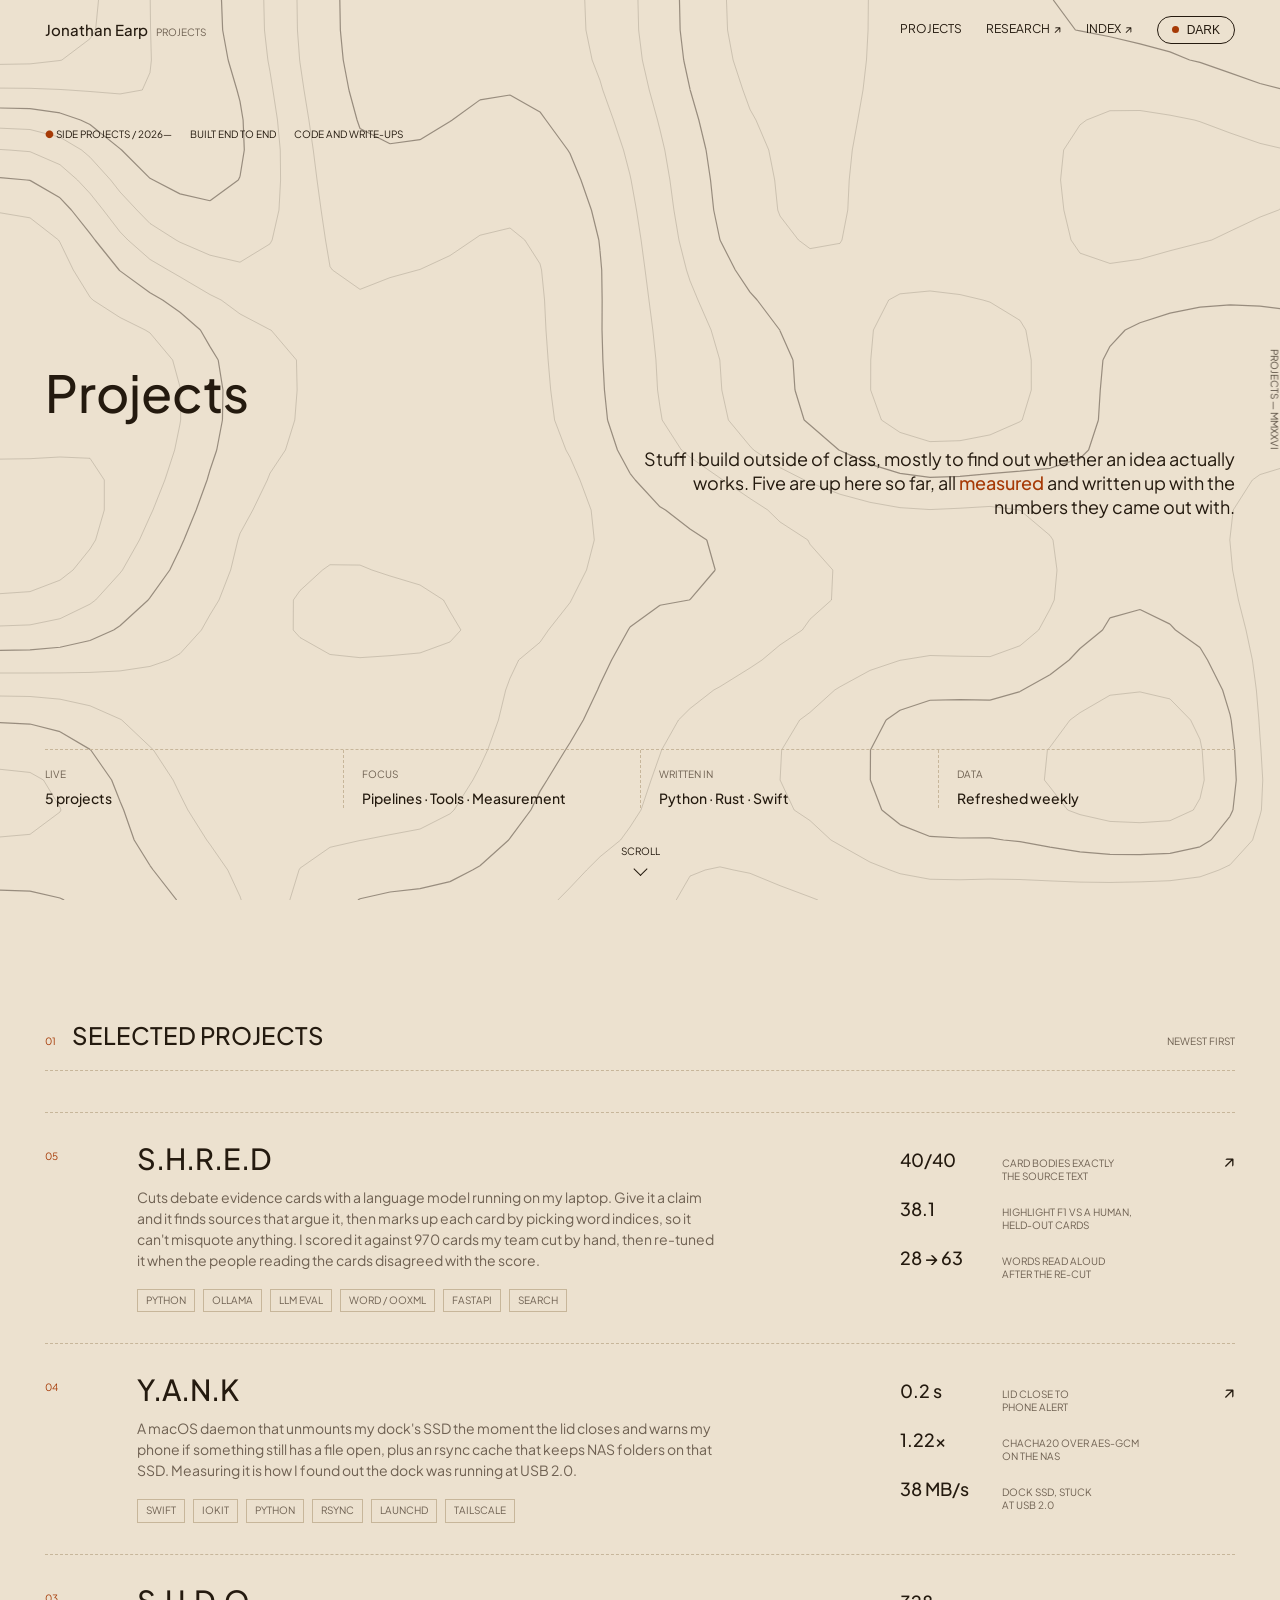
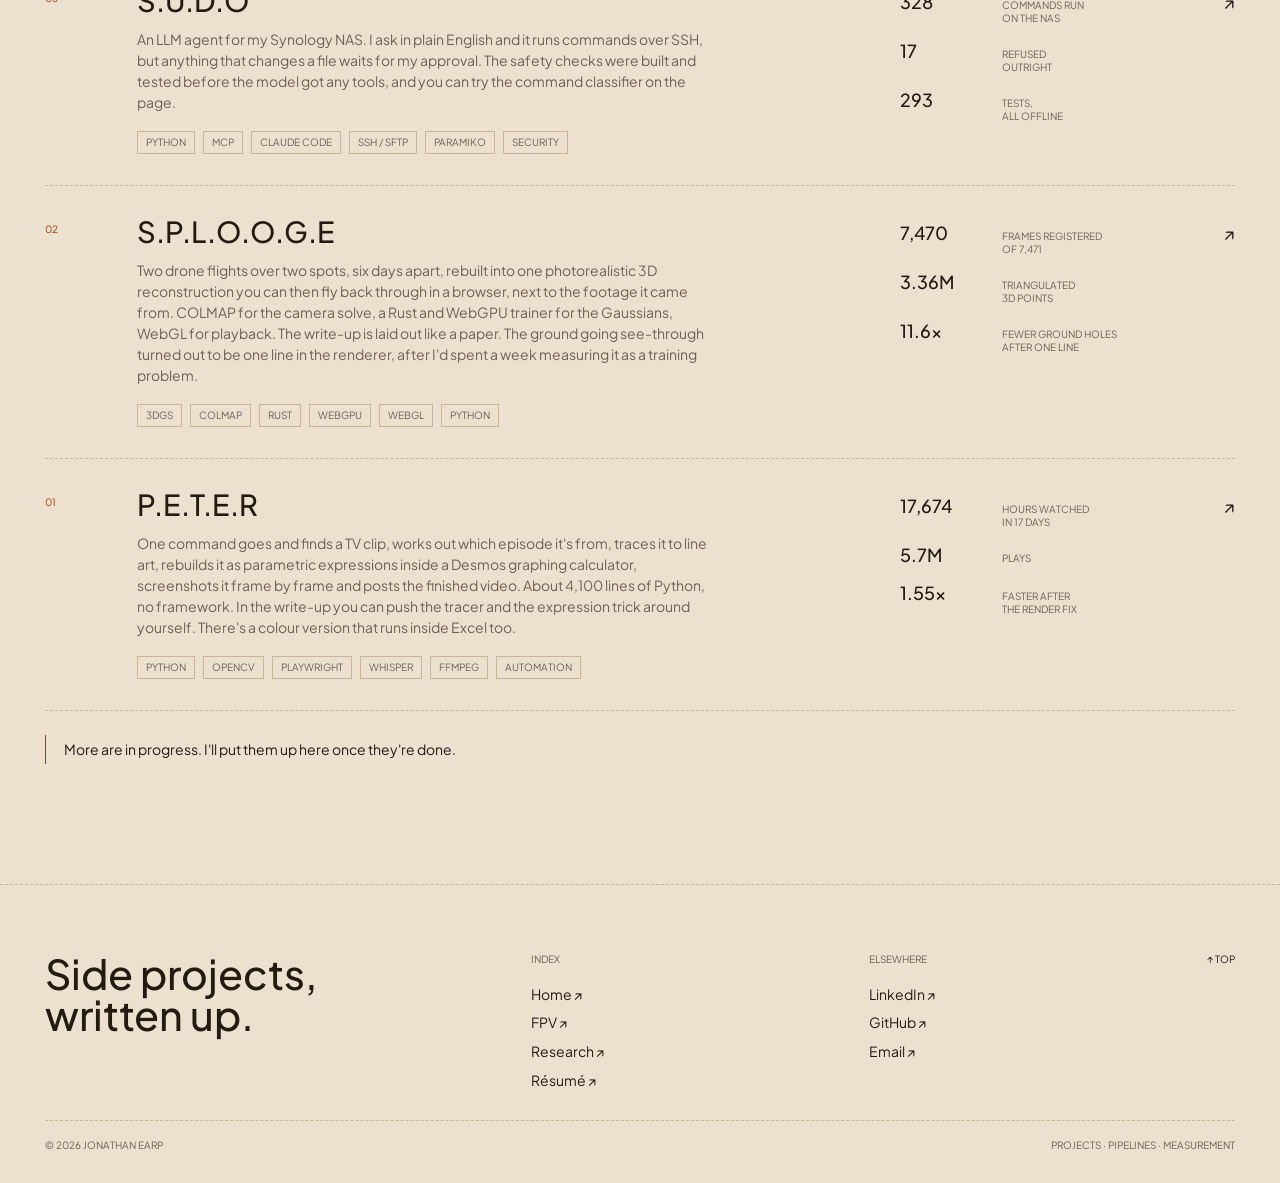
==== commit accb9ba2: "Plainer copy on the S.U.D.O, Y.A.N.K and S.H.R.E.D pages Cut slogan lines, three-item lists and bold" ====
--- a/index.html
+++ b/index.html
@@ -192,10 +192,10 @@
                         <h2 class="prow__title">S.H.R.E.D</h2>
                         <p class="prow__desc">
                             Cuts debate evidence cards with a language model running on my laptop.
-                            Give it a claim and it searches, keeps the sources that actually argue
-                            it, and marks up each card by picking word indices, so it can't misquote
-                            anything. Scored against 970 cards my team cut by hand, then re-tuned
-                            when the people reading the cards disagreed with the score.
+                            Give it a claim and it finds sources that argue it, then marks up each
+                            card by picking word indices, so it can't misquote anything. I scored
+                            it against 970 cards my team cut by hand, then re-tuned it when the
+                            people reading the cards disagreed with the score.
                         </p>
                         <div class="prow__tags">
                             <span>Python</span><span>Ollama</span><span>LLM eval</span>
@@ -215,11 +215,10 @@
                     <div>
                         <h2 class="prow__title">Y.A.N.K</h2>
                         <p class="prow__desc">
-                            A macOS daemon that unmounts my dock's SSD the moment the lid closes, and
+                            A macOS daemon that unmounts my dock's SSD the moment the lid closes and
                             warns my phone if something still has a file open, plus an rsync cache
-                            that keeps NAS folders on that SSD. It tells clamshell mode apart from
-                            leaving, won't delete anything the NAS hasn't verified, and found out
-                            the dock was running at USB 2.0.
+                            that keeps NAS folders on that SSD. Measuring it is how I found out the
+                            dock was running at USB 2.0.
                         </p>
                         <div class="prow__tags">
                             <span>Swift</span><span>IOKit</span><span>Python</span>
@@ -239,11 +238,10 @@
                     <div>
                         <h2 class="prow__title">S.U.D.O</h2>
                         <p class="prow__desc">
-                            An LLM agent for my Synology NAS. I ask in plain English, it runs
-                            commands over SSH, and anything that changes a file waits for approval.
-                            The path check, command classifier and approval gate were built and
-                            tested before the model got a single tool. You can try the classifier
-                            on the page.
+                            An LLM agent for my Synology NAS. I ask in plain English and it runs
+                            commands over SSH, but anything that changes a file waits for my
+                            approval. The safety checks were built and tested before the model got
+                            any tools, and you can try the command classifier on the page.
                         </p>
                         <div class="prow__tags">
                             <span>Python</span><span>MCP</span><span>Claude Code</span>
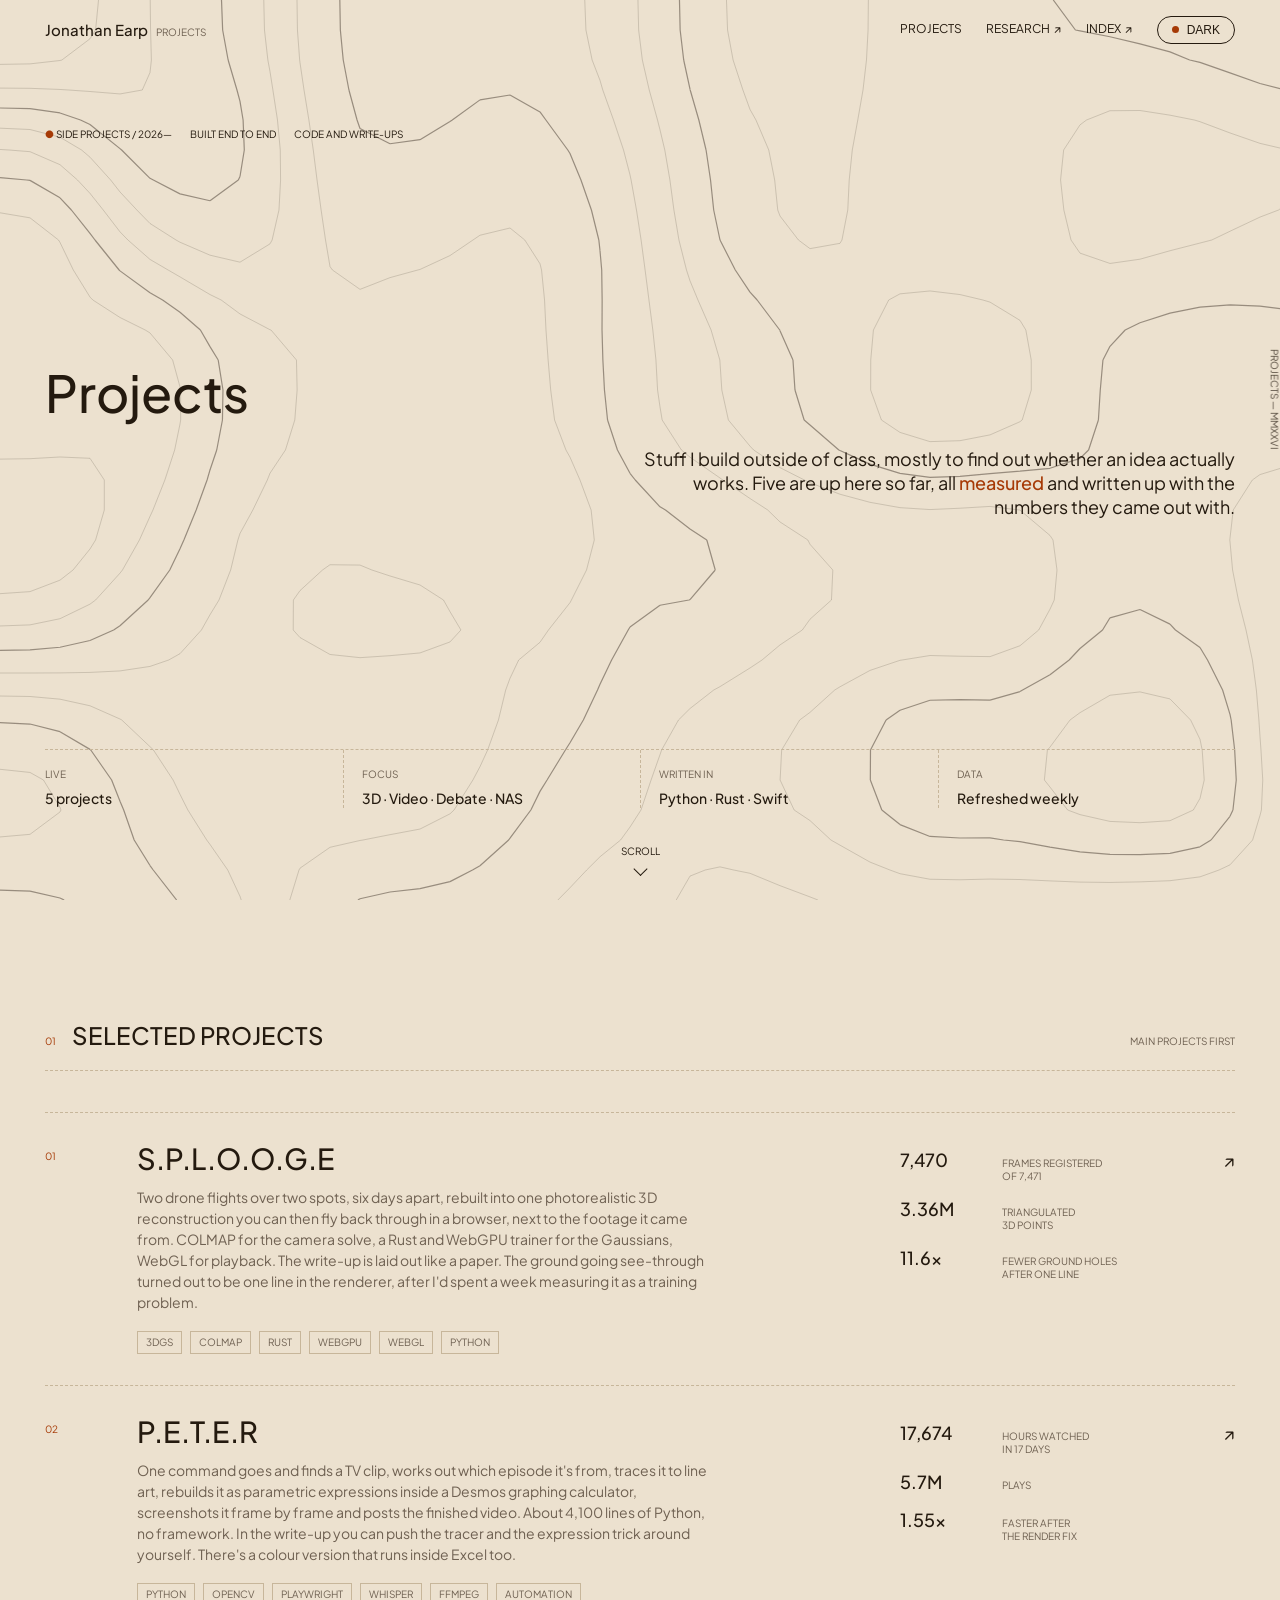
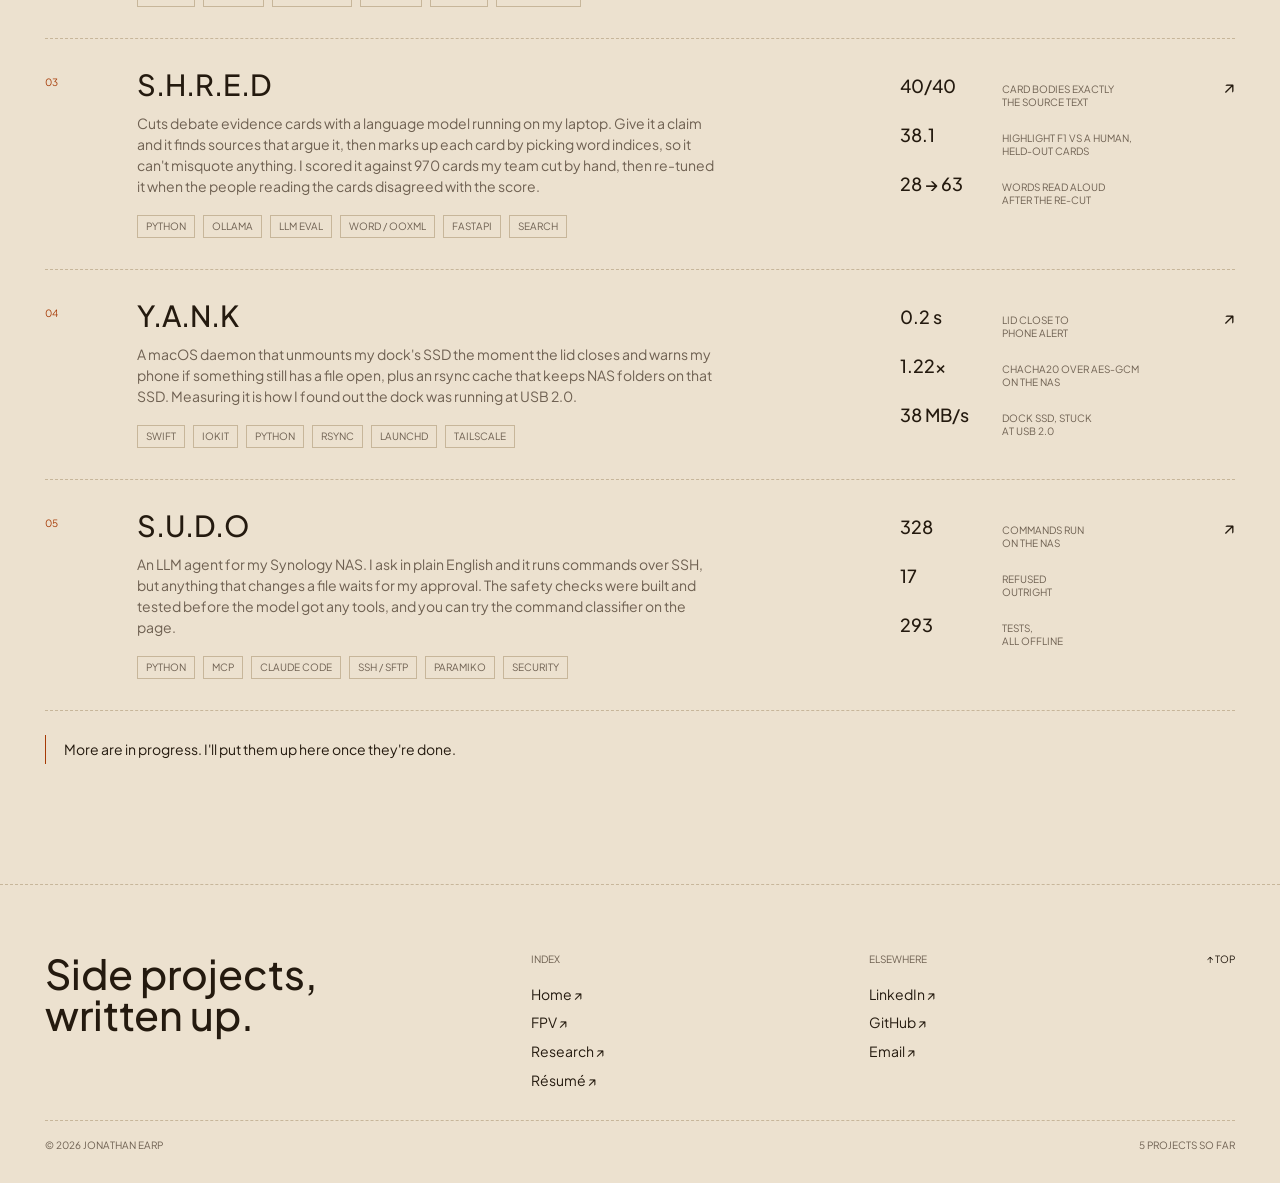
==== commit f82dea8a: "Put S.P.L.O.O.G.E and P.E.T.E.R first, and plainer copy on the older pages The index now lists the t" ====
--- a/index.html
+++ b/index.html
@@ -4,7 +4,7 @@
     <meta charset="UTF-8">
     <meta name="viewport" content="width=device-width, initial-scale=1.0">
     <title>Jonathan Earp — Projects</title>
-    <meta name="description" content="Side projects by Jonathan Earp, built end to end and written up with their measurements: a video-to-Desmos pipeline, a 3D drone reconstruction, two NAS tools and a debate-evidence cutter.">
+    <meta name="description" content="Side projects by Jonathan Earp, written up with the numbers I measured: a 3D reconstruction from drone footage, a video-to-Desmos pipeline, a debate-evidence cutter and two NAS tools.">
     <link rel="icon" type="image/svg+xml" href="assets/favicon.svg">
     <link rel="apple-touch-icon" href="assets/apple-touch-icon.png">
     <link rel="canonical" href="https://projects.jonathanearp.xyz/">
@@ -16,7 +16,7 @@
     <meta property="og:type" content="website">
     <meta property="og:site_name" content="Jonathan Earp">
     <meta property="og:title" content="Jonathan Earp — Projects">
-    <meta property="og:description" content="Small systems built end to end, starting with a pipeline that turns video into Desmos animation.">
+    <meta property="og:description" content="Side projects I've built and written up, with the numbers I measured.">
     <meta property="og:url" content="https://projects.jonathanearp.xyz/">
     <meta property="og:image" content="https://jonathanearp.xyz/assets/og.jpg">
     <meta property="og:image:width" content="1200">
@@ -25,7 +25,7 @@
     <!-- Twitter -->
     <meta name="twitter:card" content="summary_large_image">
     <meta name="twitter:title" content="Jonathan Earp — Projects">
-    <meta name="twitter:description" content="Small systems built end to end, with the methods and results written up.">
+    <meta name="twitter:description" content="Side projects I've built, with how they work and what I measured.">
     <meta name="twitter:image" content="https://jonathanearp.xyz/assets/og.jpg">
     <meta name="twitter:creator" content="@JonathanEarp_">
 
@@ -36,10 +36,22 @@
       "@id": "https://projects.jonathanearp.xyz/#page",
       "url": "https://projects.jonathanearp.xyz/",
       "name": "Jonathan Earp — Projects",
-      "description": "Side projects built end to end, with the methods and results written up.",
+      "description": "Side projects I've built and written up, with the numbers I measured.",
       "isPartOf": { "@type": "WebSite", "@id": "https://jonathanearp.xyz/#website" },
       "author": { "@type": "Person", "name": "Jonathan Earp", "@id": "https://jonathanearp.xyz/#jonathan" },
       "hasPart": [
+        {
+          "@type": "CreativeWork",
+          "name": "S.P.L.O.O.G.E",
+          "url": "https://projects.jonathanearp.xyz/splat/",
+          "description": "Two FPV drone flights over two sites, six days apart, rebuilt as one 3D Gaussian splatting scene and flown back through in the browser."
+        },
+        {
+          "@type": "CreativeWork",
+          "name": "P.E.T.E.R",
+          "url": "https://projects.jonathanearp.xyz/desmos/",
+          "description": "An automated pipeline that turns TV clips into Desmos graphing-calculator animations and publishes them."
+        },
         {
           "@type": "CreativeWork",
           "name": "S.H.R.E.D",
@@ -57,18 +69,6 @@
           "name": "S.U.D.O",
           "url": "https://projects.jonathanearp.xyz/nas/",
           "description": "An LLM agent that operates a Synology NAS over SSH behind a path allowlist, a command classifier and an approval gate."
-        },
-        {
-          "@type": "CreativeWork",
-          "name": "S.P.L.O.O.G.E",
-          "url": "https://projects.jonathanearp.xyz/splat/",
-          "description": "Two FPV drone flights over two sites, six days apart, rebuilt as one 3D Gaussian splatting scene and flown back through in the browser."
-        },
-        {
-          "@type": "CreativeWork",
-          "name": "P.E.T.E.R",
-          "url": "https://projects.jonathanearp.xyz/desmos/",
-          "description": "An automated pipeline that turns TV clips into Desmos graphing-calculator animations and publishes them."
         }
       ]
     }
@@ -161,7 +161,7 @@
                 </div>
                 <div class="metastrip__cell">
                     <span class="metastrip__k">Focus</span>
-                    <span class="metastrip__v">Pipelines · Tools · Measurement</span>
+                    <span class="metastrip__v">3D · Video · Debate · NAS</span>
                 </div>
                 <div class="metastrip__cell">
                     <span class="metastrip__k">Written in</span>
@@ -181,83 +181,13 @@
             <div class="shead" data-reveal>
                 <span class="shead__no">01</span>
                 <span class="shead__title">Selected Projects</span>
-                <span class="shead__meta">Newest first</span>
+                <span class="shead__meta">Main projects first</span>
             </div>
 
             <div class="plist">
 
-                <a class="prow" href="cards/" data-reveal>
-                    <span class="prow__no">05</span>
-                    <div>
-                        <h2 class="prow__title">S.H.R.E.D</h2>
-                        <p class="prow__desc">
-                            Cuts debate evidence cards with a language model running on my laptop.
-                            Give it a claim and it finds sources that argue it, then marks up each
-                            card by picking word indices, so it can't misquote anything. I scored
-                            it against 970 cards my team cut by hand, then re-tuned it when the
-                            people reading the cards disagreed with the score.
-                        </p>
-                        <div class="prow__tags">
-                            <span>Python</span><span>Ollama</span><span>LLM eval</span>
-                            <span>Word / OOXML</span><span>FastAPI</span><span>Search</span>
-                        </div>
-                    </div>
-                    <div class="prow__stats">
-                        <div class="prow__stat"><b>40/40</b><span>Card bodies exactly<br>the source text</span></div>
-                        <div class="prow__stat"><b>38.1</b><span>Highlight F1 vs a human,<br>held-out cards</span></div>
-                        <div class="prow__stat"><b>28 → 63</b><span>Words read aloud<br>after the re-cut</span></div>
-                    </div>
-                    <span class="prow__go" aria-hidden="true">↗</span>
-                </a>
-
-                <a class="prow" href="shuttle/" data-reveal>
-                    <span class="prow__no">04</span>
-                    <div>
-                        <h2 class="prow__title">Y.A.N.K</h2>
-                        <p class="prow__desc">
-                            A macOS daemon that unmounts my dock's SSD the moment the lid closes and
-                            warns my phone if something still has a file open, plus an rsync cache
-                            that keeps NAS folders on that SSD. Measuring it is how I found out the
-                            dock was running at USB 2.0.
-                        </p>
-                        <div class="prow__tags">
-                            <span>Swift</span><span>IOKit</span><span>Python</span>
-                            <span>rsync</span><span>launchd</span><span>Tailscale</span>
-                        </div>
-                    </div>
-                    <div class="prow__stats">
-                        <div class="prow__stat"><b>0.2 s</b><span>Lid close to<br>phone alert</span></div>
-                        <div class="prow__stat"><b>1.22×</b><span>chacha20 over AES-GCM<br>on the NAS</span></div>
-                        <div class="prow__stat"><b>38 MB/s</b><span>Dock SSD, stuck<br>at USB 2.0</span></div>
-                    </div>
-                    <span class="prow__go" aria-hidden="true">↗</span>
-                </a>
-
-                <a class="prow" href="nas/" data-reveal>
-                    <span class="prow__no">03</span>
-                    <div>
-                        <h2 class="prow__title">S.U.D.O</h2>
-                        <p class="prow__desc">
-                            An LLM agent for my Synology NAS. I ask in plain English and it runs
-                            commands over SSH, but anything that changes a file waits for my
-                            approval. The safety checks were built and tested before the model got
-                            any tools, and you can try the command classifier on the page.
-                        </p>
-                        <div class="prow__tags">
-                            <span>Python</span><span>MCP</span><span>Claude Code</span>
-                            <span>SSH / SFTP</span><span>Paramiko</span><span>Security</span>
-                        </div>
-                    </div>
-                    <div class="prow__stats">
-                        <div class="prow__stat"><b>328</b><span>Commands run<br>on the NAS</span></div>
-                        <div class="prow__stat"><b>17</b><span>Refused<br>outright</span></div>
-                        <div class="prow__stat"><b>293</b><span>Tests,<br>all offline</span></div>
-                    </div>
-                    <span class="prow__go" aria-hidden="true">↗</span>
-                </a>
-
                 <a class="prow" href="splat/" data-reveal>
-                    <span class="prow__no">02</span>
+                    <span class="prow__no">01</span>
                     <div>
                         <h2 class="prow__title">S.P.L.O.O.G.E</h2>
                         <p class="prow__desc">
@@ -283,7 +213,7 @@
                 </a>
 
                 <a class="prow" href="desmos/" data-reveal>
-                    <span class="prow__no">01</span>
+                    <span class="prow__no">02</span>
                     <div>
                         <h2 class="prow__title">P.E.T.E.R</h2>
                         <p class="prow__desc">
@@ -303,6 +233,76 @@
                         <div class="prow__stat"><b data-dg="total_watch_hours">12,940</b><span>Hours watched<br>in <span data-dg="window_days">8</span> days</span></div>
                         <div class="prow__stat"><b data-dg="plays_m">4.4M</b><span>Plays</span></div>
                         <div class="prow__stat"><b>1.55×</b><span>Faster after<br>the render fix</span></div>
+                    </div>
+                    <span class="prow__go" aria-hidden="true">↗</span>
+                </a>
+
+                <a class="prow" href="cards/" data-reveal>
+                    <span class="prow__no">03</span>
+                    <div>
+                        <h2 class="prow__title">S.H.R.E.D</h2>
+                        <p class="prow__desc">
+                            Cuts debate evidence cards with a language model running on my laptop.
+                            Give it a claim and it finds sources that argue it, then marks up each
+                            card by picking word indices, so it can't misquote anything. I scored
+                            it against 970 cards my team cut by hand, then re-tuned it when the
+                            people reading the cards disagreed with the score.
+                        </p>
+                        <div class="prow__tags">
+                            <span>Python</span><span>Ollama</span><span>LLM eval</span>
+                            <span>Word / OOXML</span><span>FastAPI</span><span>Search</span>
+                        </div>
+                    </div>
+                    <div class="prow__stats">
+                        <div class="prow__stat"><b>40/40</b><span>Card bodies exactly<br>the source text</span></div>
+                        <div class="prow__stat"><b>38.1</b><span>Highlight F1 vs a human,<br>held-out cards</span></div>
+                        <div class="prow__stat"><b>28 → 63</b><span>Words read aloud<br>after the re-cut</span></div>
+                    </div>
+                    <span class="prow__go" aria-hidden="true">↗</span>
+                </a>
+
+                <a class="prow" href="shuttle/" data-reveal>
+                    <span class="prow__no">04</span>
+                    <div>
+                        <h2 class="prow__title">Y.A.N.K</h2>
+                        <p class="prow__desc">
+                            A macOS daemon that unmounts my dock's SSD the moment the lid closes and
+                            warns my phone if something still has a file open, plus an rsync cache
+                            that keeps NAS folders on that SSD. Measuring it is how I found out the
+                            dock was running at USB 2.0.
+                        </p>
+                        <div class="prow__tags">
+                            <span>Swift</span><span>IOKit</span><span>Python</span>
+                            <span>rsync</span><span>launchd</span><span>Tailscale</span>
+                        </div>
+                    </div>
+                    <div class="prow__stats">
+                        <div class="prow__stat"><b>0.2 s</b><span>Lid close to<br>phone alert</span></div>
+                        <div class="prow__stat"><b>1.22×</b><span>chacha20 over AES-GCM<br>on the NAS</span></div>
+                        <div class="prow__stat"><b>38 MB/s</b><span>Dock SSD, stuck<br>at USB 2.0</span></div>
+                    </div>
+                    <span class="prow__go" aria-hidden="true">↗</span>
+                </a>
+
+                <a class="prow" href="nas/" data-reveal>
+                    <span class="prow__no">05</span>
+                    <div>
+                        <h2 class="prow__title">S.U.D.O</h2>
+                        <p class="prow__desc">
+                            An LLM agent for my Synology NAS. I ask in plain English and it runs
+                            commands over SSH, but anything that changes a file waits for my
+                            approval. The safety checks were built and tested before the model got
+                            any tools, and you can try the command classifier on the page.
+                        </p>
+                        <div class="prow__tags">
+                            <span>Python</span><span>MCP</span><span>Claude Code</span>
+                            <span>SSH / SFTP</span><span>Paramiko</span><span>Security</span>
+                        </div>
+                    </div>
+                    <div class="prow__stats">
+                        <div class="prow__stat"><b>328</b><span>Commands run<br>on the NAS</span></div>
+                        <div class="prow__stat"><b>17</b><span>Refused<br>outright</span></div>
+                        <div class="prow__stat"><b>293</b><span>Tests,<br>all offline</span></div>
                     </div>
                     <span class="prow__go" aria-hidden="true">↗</span>
                 </a>
@@ -341,7 +341,7 @@
             </div>
             <div class="foot__bar">
                 <span>© <span id="year">2026</span> Jonathan Earp</span>
-                <span>Projects · Pipelines · Measurement</span>
+                <span>5 projects so far</span>
             </div>
         </div>
     </footer>
